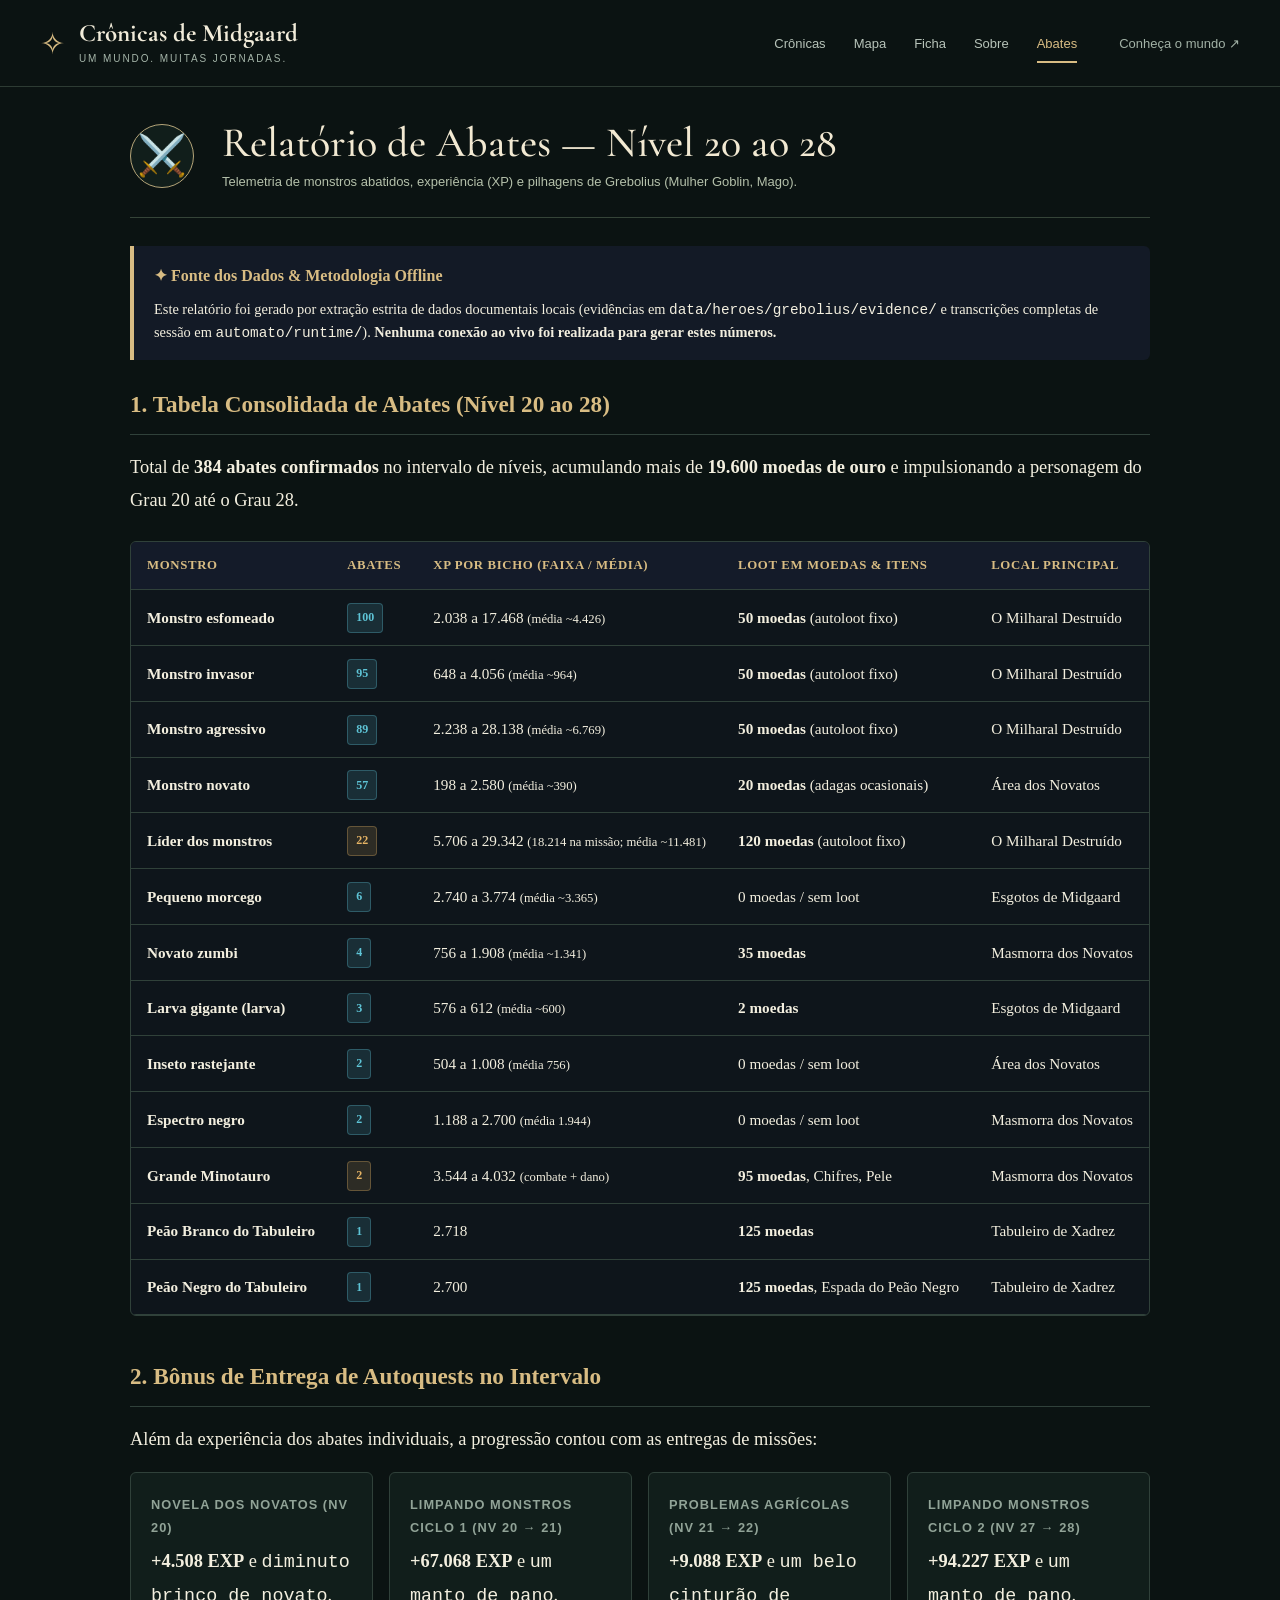
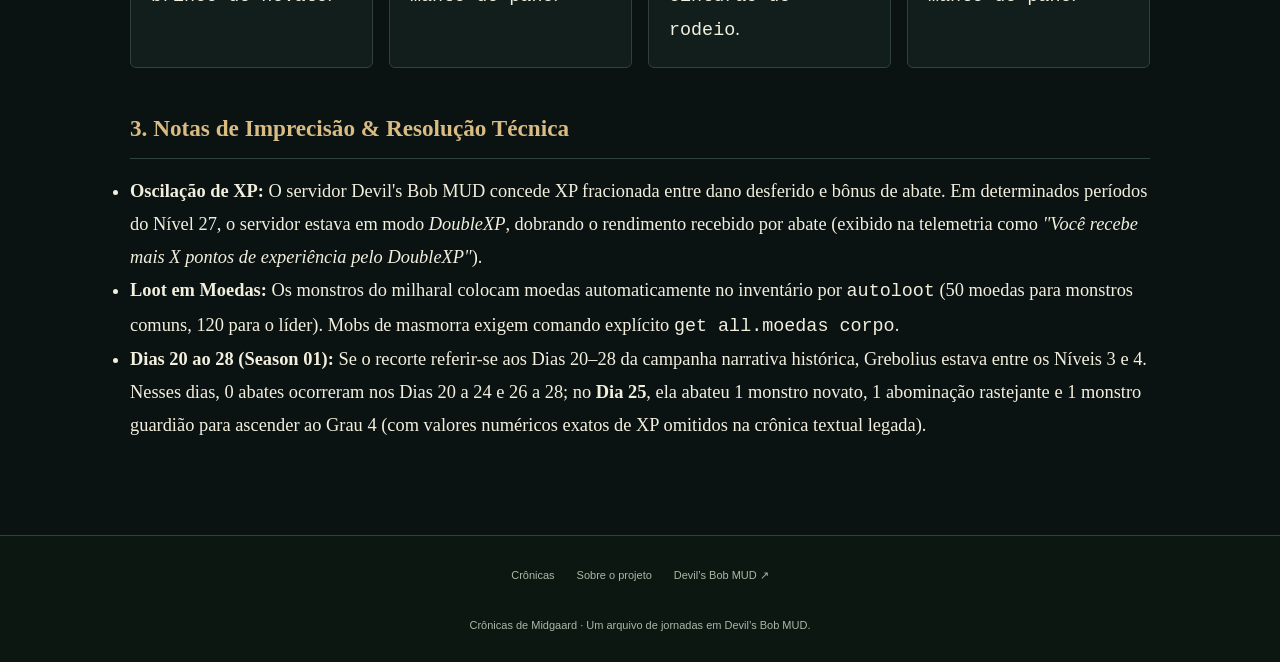
==== abates.html @ 877def1a "feat(site): adiciona aba temporaria com relatorio de abates do nivel 20 ao 28 [agente: Gemini 3.8 Fl" ====
<!DOCTYPE html>
<html lang="pt-BR">
<head>
  <meta charset="UTF-8">
  <meta name="viewport" content="width=device-width, initial-scale=1.0">
  <title>Abates (Nível 20 ao 28) — As Crônicas de Antigravitus</title>
  <meta name="description" content="Relatório documental de todos os monstros abatidos por Grebolius entre o Nível 20 e o Nível 28, com XP e loot.">
  
  <link rel="preconnect" href="https://fonts.googleapis.com">
  <link rel="preconnect" href="https://fonts.gstatic.com" crossorigin>
  <link href="https://fonts.googleapis.com/css2?family=Cormorant+Garamond:ital,wght@0,400;0,500;0,600;1,400&display=swap" rel="stylesheet">
  
  <link rel="stylesheet" href="css/style.css">
  <link rel="stylesheet" href="css/layout.css">
  <link rel="icon" href="data:image/svg+xml,<svg xmlns=%22http://www.w3.org/2000/svg%22 viewBox=%220 0 100 100%22><text y=%22.9em%22 font-size=%2290%22>⚔️</text></svg>">
  <style>
    .report-table-wrap {
      overflow-x: auto;
      margin: 1.5rem 0;
      border: 1px solid var(--border-color, #2a3449);
      border-radius: 6px;
      background: rgba(18, 23, 34, 0.6);
    }
    table.report-table {
      width: 100%;
      border-collapse: collapse;
      text-align: left;
      font-size: 0.95rem;
    }
    table.report-table th, table.report-table td {
      padding: 0.75rem 1rem;
      border-bottom: 1px solid var(--border-color, #2a3449);
    }
    table.report-table th {
      background: rgba(22, 28, 43, 0.9);
      color: var(--accent-gold, #e5b364);
      font-weight: 600;
      text-transform: uppercase;
      font-size: 0.8rem;
      letter-spacing: 0.05em;
    }
    table.report-table tr:hover {
      background: rgba(255, 255, 255, 0.02);
    }
    .badge {
      display: inline-block;
      padding: 0.2rem 0.5rem;
      border-radius: 4px;
      font-size: 0.75rem;
      font-weight: 600;
      text-transform: uppercase;
    }
    .badge-gold {
      background: rgba(229, 179, 100, 0.15);
      color: #e5b364;
      border: 1px solid rgba(229, 179, 100, 0.3);
    }
    .badge-cyan {
      background: rgba(94, 196, 214, 0.15);
      color: #5ec4d6;
      border: 1px solid rgba(94, 196, 214, 0.3);
    }
    .alert-box {
      background: rgba(22, 28, 43, 0.8);
      border-left: 4px solid var(--accent-gold, #e5b364);
      padding: 1rem 1.25rem;
      margin: 1.5rem 0;
      border-radius: 0 6px 6px 0;
    }
    .alert-box h4 {
      margin-top: 0;
      margin-bottom: 0.5rem;
      color: var(--accent-gold, #e5b364);
      font-size: 1rem;
    }
    .alert-box p {
      margin: 0;
      font-size: 0.9rem;
      line-height: 1.5;
    }
  </style>
</head>
<body class="chronicle-shell">

  <!-- Header -->
  <a class="skip-link" href="#main-content">Pular para o conteúdo</a>
  <header class="site-header">
    <div class="container nav-wrap">
      <a href="index.html" class="brand" aria-label="Crônicas de Midgaard — início">
        <span class="brand-rune" aria-hidden="true">✧</span>
        <div class="brand-text"><h1>Crônicas de Midgaard</h1><span>Um mundo. Muitas jornadas.</span></div>
      </a>
      <nav class="main-nav" aria-label="Navegação principal">
        <a href="index.html" id="link-cronicas">Crônicas</a>
        <a href="mapa.html" id="link-mapa">Mapa</a>
        <a href="ficha.html" id="link-ficha">Ficha</a>
        <a href="sobre.html" id="link-sobre">Sobre</a>
        <a href="abates.html" id="link-abates" class="active" aria-current="page">Abates</a>
        <a class="world-link" href="https://www.debomud.org" target="_blank" rel="noopener">Conheça o mundo ↗</a>
      </nav>
    </div>
  </header>

  <main class="container" id="main-content" style="padding-top: 2rem; padding-bottom: 3rem;">
    <article class="about-card">
      <div class="about-header">
        <div class="about-avatar" style="font-size: 2.5rem;">⚔️</div>
        <h2>Relatório de Abates — Nível 20 ao 28</h2>
        <p class="about-sub">Telemetria de monstros abatidos, experiência (XP) e pilhagens de Grebolius (Mulher Goblin, Mago).</p>
      </div>

      <div class="alert-box">
        <h4>✦ Fonte dos Dados & Metodologia Offline</h4>
        <p>
          Este relatório foi gerado por extração estrita de dados documentais locais (evidências em <code>data/heroes/grebolius/evidence/</code> e transcrições completas de sessão em <code>automato/runtime/</code>). <strong>Nenhuma conexão ao vivo foi realizada para gerar estes números.</strong>
        </p>
      </div>

      <!-- Seção 1: Tabela Consolidada -->
      <section class="about-section">
        <h3>1. Tabela Consolidada de Abates (Nível 20 ao 28)</h3>
        <p>
          Total de <strong>384 abates confirmados</strong> no intervalo de níveis, acumulando mais de <strong>19.600 moedas de ouro</strong> e impulsionando a personagem do Grau 20 até o Grau 28.
        </p>

        <div class="report-table-wrap">
          <table class="report-table">
            <thead>
              <tr>
                <th>Monstro</th>
                <th>Abates</th>
                <th>XP por Bicho (Faixa / Média)</th>
                <th>Loot em Moedas & Itens</th>
                <th>Local Principal</th>
              </tr>
            </thead>
            <tbody>
              <tr>
                <td><strong>Monstro esfomeado</strong></td>
                <td><span class="badge badge-cyan">100</span></td>
                <td>2.038 a 17.468 <small>(média ~4.426)</small></td>
                <td><strong>50 moedas</strong> (autoloot fixo)</td>
                <td>O Milharal Destruído</td>
              </tr>
              <tr>
                <td><strong>Monstro invasor</strong></td>
                <td><span class="badge badge-cyan">95</span></td>
                <td>648 a 4.056 <small>(média ~964)</small></td>
                <td><strong>50 moedas</strong> (autoloot fixo)</td>
                <td>O Milharal Destruído</td>
              </tr>
              <tr>
                <td><strong>Monstro agressivo</strong></td>
                <td><span class="badge badge-cyan">89</span></td>
                <td>2.238 a 28.138 <small>(média ~6.769)</small></td>
                <td><strong>50 moedas</strong> (autoloot fixo)</td>
                <td>O Milharal Destruído</td>
              </tr>
              <tr>
                <td><strong>Monstro novato</strong></td>
                <td><span class="badge badge-cyan">57</span></td>
                <td>198 a 2.580 <small>(média ~390)</small></td>
                <td><strong>20 moedas</strong> (adagas ocasionais)</td>
                <td>Área dos Novatos</td>
              </tr>
              <tr>
                <td><strong>Líder dos monstros</strong></td>
                <td><span class="badge badge-gold">22</span></td>
                <td>5.706 a 29.342 <small>(18.214 na missão; média ~11.481)</small></td>
                <td><strong>120 moedas</strong> (autoloot fixo)</td>
                <td>O Milharal Destruído</td>
              </tr>
              <tr>
                <td><strong>Pequeno morcego</strong></td>
                <td><span class="badge badge-cyan">6</span></td>
                <td>2.740 a 3.774 <small>(média ~3.365)</small></td>
                <td>0 moedas / sem loot</td>
                <td>Esgotos de Midgaard</td>
              </tr>
              <tr>
                <td><strong>Novato zumbi</strong></td>
                <td><span class="badge badge-cyan">4</span></td>
                <td>756 a 1.908 <small>(média ~1.341)</small></td>
                <td><strong>35 moedas</strong></td>
                <td>Masmorra dos Novatos</td>
              </tr>
              <tr>
                <td><strong>Larva gigante (larva)</strong></td>
                <td><span class="badge badge-cyan">3</span></td>
                <td>576 a 612 <small>(média ~600)</small></td>
                <td><strong>2 moedas</strong></td>
                <td>Esgotos de Midgaard</td>
              </tr>
              <tr>
                <td><strong>Inseto rastejante</strong></td>
                <td><span class="badge badge-cyan">2</span></td>
                <td>504 a 1.008 <small>(média 756)</small></td>
                <td>0 moedas / sem loot</td>
                <td>Área dos Novatos</td>
              </tr>
              <tr>
                <td><strong>Espectro negro</strong></td>
                <td><span class="badge badge-cyan">2</span></td>
                <td>1.188 a 2.700 <small>(média 1.944)</small></td>
                <td>0 moedas / sem loot</td>
                <td>Masmorra dos Novatos</td>
              </tr>
              <tr>
                <td><strong>Grande Minotauro</strong></td>
                <td><span class="badge badge-gold">2</span></td>
                <td>3.544 a 4.032 <small>(combate + dano)</small></td>
                <td><strong>95 moedas</strong>, Chifres, Pele</td>
                <td>Masmorra dos Novatos</td>
              </tr>
              <tr>
                <td><strong>Peão Branco do Tabuleiro</strong></td>
                <td><span class="badge badge-cyan">1</span></td>
                <td>2.718</td>
                <td><strong>125 moedas</strong></td>
                <td>Tabuleiro de Xadrez</td>
              </tr>
              <tr>
                <td><strong>Peão Negro do Tabuleiro</strong></td>
                <td><span class="badge badge-cyan">1</span></td>
                <td>2.700</td>
                <td><strong>125 moedas</strong>, Espada do Peão Negro</td>
                <td>Tabuleiro de Xadrez</td>
              </tr>
            </tbody>
          </table>
        </div>
      </section>

      <!-- Seção 2: Entregas de Missões -->
      <section class="about-section">
        <h3>2. Bônus de Entrega de Autoquests no Intervalo</h3>
        <p>Além da experiência dos abates individuais, a progressão contou com as entregas de missões:</p>
        <div style="display: grid; grid-template-columns: repeat(auto-fit, minmax(240px, 1fr)); gap: 1rem; margin: 1rem 0;">
          <div class="stat-box">
            <h4>Novela dos Novatos (Nv 20)</h4>
            <p><strong>+4.508 EXP</strong> e <code>diminuto brinco de novato</code>.</p>
          </div>
          <div class="stat-box">
            <h4>Limpando Monstros Ciclo 1 (Nv 20 → 21)</h4>
            <p><strong>+67.068 EXP</strong> e <code>um manto de pano</code>.</p>
          </div>
          <div class="stat-box">
            <h4>Problemas Agrícolas (Nv 21 → 22)</h4>
            <p><strong>+9.088 EXP</strong> e <code>um belo cinturão de rodeio</code>.</p>
          </div>
          <div class="stat-box">
            <h4>Limpando Monstros Ciclo 2 (Nv 27 → 28)</h4>
            <p><strong>+94.227 EXP</strong> e <code>um manto de pano</code>.</p>
          </div>
        </div>
      </section>

      <!-- Seção 3: Imprecisões e Notas Técnicas -->
      <section class="about-section">
        <h3>3. Notas de Imprecisão & Resolução Técnica</h3>
        <ul>
          <li><strong>Oscilação de XP:</strong> O servidor Devil's Bob MUD concede XP fracionada entre dano desferido e bônus de abate. Em determinados períodos do Nível 27, o servidor estava em modo <em>DoubleXP</em>, dobrando o rendimento recebido por abate (exibido na telemetria como <em>"Você recebe mais X pontos de experiência pelo DoubleXP"</em>).</li>
          <li><strong>Loot em Moedas:</strong> Os monstros do milharal colocam moedas automaticamente no inventário por <code>autoloot</code> (50 moedas para monstros comuns, 120 para o líder). Mobs de masmorra exigem comando explícito <code>get all.moedas corpo</code>.</li>
          <li><strong>Dias 20 ao 28 (Season 01):</strong> Se o recorte referir-se aos Dias 20–28 da campanha narrativa histórica, Grebolius estava entre os Níveis 3 e 4. Nesses dias, 0 abates ocorreram nos Dias 20 a 24 e 26 a 28; no <strong>Dia 25</strong>, ela abateu 1 monstro novato, 1 abominação rastejante e 1 monstro guardião para ascender ao Grau 4 (com valores numéricos exatos de XP omitidos na crônica textual legada).</li>
        </ul>
      </section>
    </article>
  </main>

  <footer class="site-footer">
    <div class="container footer-content">
      <div class="footer-links">
        <a href="index.html">Crônicas</a>
        <a href="sobre.html">Sobre o projeto</a>
        <a href="https://www.debomud.org" target="_blank" rel="noopener">Devil’s Bob MUD ↗</a>
      </div>
      <p class="footer-copy">Crônicas de Midgaard · Um arquivo de jornadas em Devil’s Bob MUD.</p>
    </div>
  </footer>

</body>
</html>
---- css/style.css ----
:root {
  --bg-primary: #0a0d14;
  --bg-secondary: #121722;
  --bg-card: #161c2b;
  --bg-card-hover: #1c2336;
  --border-color: #2a3449;
  --border-highlight: #d4a359;
  --text-primary: #ede8df;
  --text-secondary: #a9b3c4;
  --text-muted: #6b778d;
  --accent-gold: #e5b364;
  --accent-gold-glow: rgba(229, 179, 100, 0.25);
  --accent-cyan: #5ec4d6;
  --accent-crimson: #d9534f;
  --font-serif: "Cinzel", "Playfair Display", "Georgia", "Palatino Linotype", "Book Antiqua", serif;
  --font-body: "Cormorant Garamond", "Lora", "Georgia", serif;
  --font-sans: -apple-system, BlinkMacSystemFont, "Segoe UI", Roboto, "Helvetica Neue", Arial, sans-serif;
  --font-mono: "Fira Code", "Cascadia Code", "Courier New", monospace;
  --radius-sm: 6px;
  --radius-md: 12px;
  --radius-lg: 18px;
  --shadow-card: 0 8px 30px rgba(0, 0, 0, 0.45);
  --shadow-glow: 0 0 25px rgba(229, 179, 100, 0.15);
  --transition: all 0.25s cubic-bezier(0.16, 1, 0.3, 1);
}

* {
  box-sizing: border-box;
  margin: 0;
  padding: 0;
}

html {
  scroll-behavior: smooth;
}

body {
  background-color: var(--bg-primary);
  color: var(--text-primary);
  font-family: var(--font-body);
  font-size: 1.15rem;
  line-height: 1.8;
  min-height: 100vh;
  display: flex;
  flex-direction: column;
  background-image: 
    radial-gradient(circle at 50% 0%, rgba(229, 179, 100, 0.08) 0%, transparent 60%),
    radial-gradient(circle at 10% 30%, rgba(94, 196, 214, 0.04) 0%, transparent 40%),
    radial-gradient(circle at 90% 70%, rgba(229, 179, 100, 0.04) 0%, transparent 40%);
  background-attachment: fixed;
}

/* Container */
.container {
  width: 100%;
  max-width: 960px;
  margin: 0 auto;
  padding: 0 1.5rem;
}

/* Header & Nav */
header.site-header {
  border-bottom: 1px solid var(--border-color);
  background: rgba(10, 13, 20, 0.85);
  backdrop-filter: blur(12px);
  position: sticky;
  top: 0;
  z-index: 100;
  padding: 1rem 0;
}

.nav-wrap {
  display: flex;
  align-items: center;
  justify-content: space-between;
}

.brand {
  display: flex;
  align-items: center;
  gap: 0.75rem;
  text-decoration: none;
  color: var(--text-primary);
}

.brand-rune {
  font-size: 1.6rem;
  color: var(--accent-gold);
  filter: drop-shadow(0 0 8px var(--accent-gold-glow));
  transition: var(--transition);
}

.brand:hover .brand-rune {
  transform: rotate(15deg) scale(1.1);
}

.brand-text h1 {
  font-family: var(--font-serif);
  font-size: 1.25rem;
  letter-spacing: 0.08em;
  font-weight: 700;
  color: var(--accent-gold);
  text-transform: uppercase;
}

.brand-text span {
  display: block;
  font-family: var(--font-sans);
  font-size: 0.75rem;
  color: var(--text-muted);
  letter-spacing: 0.05em;
  text-transform: uppercase;
}

nav.main-nav {
  display: flex;
  gap: 1.5rem;
  align-items: center;
}

nav.main-nav a {
  font-family: var(--font-serif);
  font-size: 0.95rem;
  letter-spacing: 0.06em;
  text-decoration: none;
  color: var(--text-secondary);
  position: relative;
  transition: var(--transition);
  padding: 0.25rem 0;
}

nav.main-nav a:hover,
nav.main-nav a.active {
  color: var(--accent-gold);
}

nav.main-nav a.active::after {
  content: "";
  position: absolute;
  bottom: 0;
  left: 0;
  right: 0;
  height: 2px;
  background: var(--accent-gold);
}

/* Seletor de Heróis */
.hero-selector-wrap {
  display: inline-flex;
  align-items: center;
  gap: 0.5rem;
  background: rgba(18, 22, 30, 0.95);
  padding: 0.35rem 0.85rem;
  border-radius: 999px;
  border: 1px solid var(--border-color);
  box-shadow: 0 2px 8px rgba(0, 0, 0, 0.4);
  transition: var(--transition);
}

.hero-selector-wrap:hover {
  border-color: var(--accent-gold);
}

.hero-select-label {
  font-family: var(--font-serif);
  font-size: 0.75rem;
  color: var(--text-muted);
  text-transform: uppercase;
  letter-spacing: 0.05em;
}

.hero-select {
  background: transparent;
  border: none;
  color: var(--accent-gold);
  font-family: var(--font-serif);
  font-size: 0.95rem;
  font-weight: 700;
  cursor: pointer;
  outline: none;
  padding-right: 0.25rem;
}

.hero-select option {
  background: var(--bg-card);
  color: var(--text-primary);
  font-family: var(--font-sans);
  padding: 0.5rem;
}

.nav-badge {
  font-family: var(--font-mono);
  font-size: 0.75rem;
  background: var(--bg-card);
  border: 1px solid var(--border-color);
  padding: 0.2rem 0.6rem;
  border-radius: 99px;
  color: var(--accent-cyan);
}

/* Hero Section */
.hero {
  padding: 4rem 0 2.5rem;
  text-align: center;
  position: relative;
}

.hero-quote {
  font-family: var(--font-serif);
  font-size: 1.85rem;
  color: var(--text-primary);
  margin-bottom: 1rem;
  font-style: italic;
  font-weight: 400;
  line-height: 1.4;
  max-width: 800px;
  margin-left: auto;
  margin-right: auto;
}

.hero-subtitle {
  color: var(--text-secondary);
  font-size: 1.15rem;
  max-width: 650px;
  margin: 0 auto 2rem;
}

.hero-meta {
  display: flex;
  justify-content: center;
  gap: 1.5rem;
  flex-wrap: wrap;
}

.meta-pill {
  display: inline-flex;
  align-items: center;
  gap: 0.5rem;
  background: var(--bg-secondary);
  border: 1px solid var(--border-color);
  padding: 0.4rem 1rem;
  border-radius: var(--radius-sm);
  font-family: var(--font-sans);
  font-size: 0.85rem;
  color: var(--text-secondary);
}

.meta-pill .dot {
  width: 8px;
  height: 8px;
  border-radius: 50%;
  background: #3fb950;
  box-shadow: 0 0 8px #3fb950;
}

/* Card de Metadados e Ficha Rápida (Otimizado p/ Mobile) */
.hero-quick-stats {
  background: var(--bg-card);
  border: 1px solid var(--border-color);
  border-radius: var(--radius-md);
  padding: 1.25rem 1.5rem;
  margin: 1rem 0 1.75rem;
  box-shadow: 0 4px 20px rgba(0, 0, 0, 0.25);
  display: flex;
  flex-direction: column;
  gap: 0.85rem;
}

.quick-stats-header {
  display: flex;
  align-items: center;
  justify-content: space-between;
  flex-wrap: wrap;
  gap: 0.5rem;
  border-bottom: 1px solid var(--border-subtle);
  padding-bottom: 0.6rem;
}

.quick-stats-title {
  display: flex;
  align-items: center;
  gap: 0.6rem;
  font-family: var(--font-cinzel);
  font-size: 1.05rem;
  color: var(--accent-gold);
}

.quick-stats-link {
  font-family: var(--font-sans);
  font-size: 0.8rem;
  color: var(--accent-cyan);
  text-decoration: none;
  display: flex;
  align-items: center;
  gap: 0.3rem;
  transition: var(--transition);
}

.quick-stats-link:hover {
  color: var(--accent-gold);
}

.quick-stats-grid {
  display: grid;
  grid-template-columns: repeat(auto-fit, minmax(130px, 1fr));
  gap: 0.65rem;
}

.stat-pill {
  background: var(--bg-secondary);
  border: 1px solid var(--border-subtle);
  border-radius: var(--radius-sm);
  padding: 0.45rem 0.65rem;
  display: flex;
  flex-direction: column;
  gap: 0.15rem;
}

.stat-pill .pill-label {
  font-family: var(--font-mono);
  font-size: 0.7rem;
  color: var(--text-muted);
  text-transform: uppercase;
  letter-spacing: 0.05em;
}

.stat-pill .pill-value {
  font-family: var(--font-sans);
  font-size: 0.95rem;
  font-weight: 600;
  color: var(--text-primary);
}

.pill-hp .pill-value { color: #3fb950; }
.pill-mana .pill-value { color: #58a6ff; }
.pill-mv .pill-value { color: #d29922; }
.pill-ac .pill-value { color: var(--accent-gold); }

/* ============================================================
   NAVEGADOR OFICIAL: GRADE RPG COM CICLOS E DIAS
   Paginação de 10 em 10 + Navegador de Encerramento do Dia
   ============================================================ */

.grid-nav-container {
  background: var(--bg-secondary);
  border: 1px solid var(--border-color);
  border-radius: var(--radius-md);
  padding: 1.25rem 1.5rem;
  margin-bottom: 2.25rem;
  box-shadow: 0 6px 24px rgba(0, 0, 0, 0.4);
  display: flex;
  flex-direction: column;
  gap: 1.15rem;
  transition: var(--transition);
}

.grid-nav-header {
  display: flex;
  justify-content: space-between;
  align-items: center;
  gap: 1rem;
  flex-wrap: wrap;
  padding-bottom: 1rem;
  border-bottom: 1px solid var(--border-subtle);
}

.grid-nav-title-wrap {
  display: flex;
  align-items: center;
  gap: 0.75rem;
}

.grid-icon {
  font-size: 1.6rem;
}

.grid-title {
  font-family: var(--font-cinzel);
  font-size: 1.15rem;
  color: var(--accent-gold);
  margin: 0;
  line-height: 1.2;
}

.grid-subtitle {
  font-family: var(--font-mono);
  font-size: 0.78rem;
  color: var(--text-muted);
}

.grid-actions-group {
  display: flex;
  align-items: center;
  gap: 0.65rem;
  flex-wrap: wrap;
}

.nav-action-btn {
  background: var(--bg-card);
  border: 1px solid var(--border-color);
  color: var(--text-primary);
  padding: 0.4rem 0.9rem;
  border-radius: var(--radius-sm);
  font-family: var(--font-sans);
  font-size: 0.82rem;
  cursor: pointer;
  transition: var(--transition);
  display: inline-flex;
  align-items: center;
  gap: 0.45rem;
  white-space: nowrap;
}

.nav-action-btn:hover {
  border-color: var(--accent-gold);
  transform: translateY(-1px);
}

/* Botão de Ordenação */
.order-toggle-btn {
  color: var(--accent-cyan);
  border-color: rgba(94, 196, 214, 0.3);
}

.order-toggle-btn:hover {
  background: rgba(94, 196, 214, 0.1);
  border-color: var(--accent-cyan);
}

.order-toggle-btn .btn-icon {
  font-size: 1rem;
  font-weight: bold;
}

/* Destaque do Último Publicado (Beacon Pulsante) */
.latest-beacon-btn {
  background: linear-gradient(135deg, rgba(229, 179, 100, 0.18), rgba(229, 179, 100, 0.05));
  border: 1px solid var(--accent-gold);
  color: var(--accent-gold);
  font-weight: 600;
  position: relative;
  box-shadow: 0 0 12px rgba(229, 179, 100, 0.25);
}

.latest-beacon-btn:hover {
  background: rgba(229, 179, 100, 0.28);
  box-shadow: 0 0 16px rgba(229, 179, 100, 0.4);
}

.beacon-pulse {
  width: 8px;
  height: 8px;
  background-color: #3fb950;
  border-radius: 50%;
  box-shadow: 0 0 0 0 rgba(63, 185, 80, 0.7);
  animation: beacon-ping 1.8s infinite;
  display: inline-block;
}

@keyframes beacon-ping {
  0% { transform: scale(0.95); box-shadow: 0 0 0 0 rgba(63, 185, 80, 0.7); }
  70% { transform: scale(1); box-shadow: 0 0 0 8px rgba(63, 185, 80, 0); }
  100% { transform: scale(0.95); box-shadow: 0 0 0 0 rgba(63, 185, 80, 0); }
}

@keyframes pulse-mini {
  0%, 100% { opacity: 1; transform: scale(1); }
  50% { opacity: 0.85; transform: scale(1.05); }
}

/* Abas dos Ciclos (Páginas de 10) */
.grid-cycles-bar {
  display: flex;
  gap: 0.45rem;
  flex-wrap: wrap;
  align-items: center;
}

.cycle-page-btn {
  background: var(--bg-card);
  border: 1px solid var(--border-color);
  color: var(--text-secondary);
  padding: 0.35rem 0.85rem;
  border-radius: var(--radius-sm);
  font-family: var(--font-sans);
  font-size: 0.82rem;
  cursor: pointer;
  transition: var(--transition);
  display: inline-flex;
  align-items: center;
  gap: 0.35rem;
  white-space: nowrap;
}

.cycle-page-btn:hover {
  border-color: var(--accent-gold);
  color: var(--accent-gold);
}

.cycle-page-btn.active {
  background: rgba(229, 179, 100, 0.15);
  border-color: var(--accent-gold);
  color: var(--accent-gold);
  font-weight: 600;
  box-shadow: 0 0 12px rgba(229, 179, 100, 0.25);
}

.cycle-page-btn.has-latest {
  border-color: rgba(63, 185, 80, 0.5);
}

/* Grade dos 10 Dias do Ciclo Ativo */
.grid-days-matrix {
  display: grid;
  grid-template-columns: repeat(auto-fill, minmax(75px, 1fr));
  gap: 0.65rem;
  padding-top: 0.25rem;
}

.grid-day-cell {
  background: var(--bg-card);
  border: 1px solid var(--border-subtle);
  border-radius: var(--radius-sm);
  padding: 0.55rem 0.4rem;
  color: var(--text-secondary);
  display: flex;
  flex-direction: column;
  align-items: center;
  justify-content: center;
  gap: 0.2rem;
  cursor: pointer;
  transition: var(--transition);
  position: relative;
  min-height: 60px;
}

.grid-day-cell:hover {
  border-color: var(--accent-cyan);
  color: var(--text-primary);
  transform: translateY(-2px);
  box-shadow: 0 4px 12px rgba(0, 0, 0, 0.4);
}

.grid-day-cell.active {
  background: rgba(229, 179, 100, 0.12);
  border-color: var(--accent-gold);
  color: var(--accent-gold);
  font-weight: 700;
  box-shadow: 0 0 12px rgba(229, 179, 100, 0.35);
}

.cell-day-num {
  font-family: var(--font-mono);
  font-size: 0.95rem;
  font-weight: 700;
}

.cell-date-hint {
  font-size: 0.68rem;
  color: var(--text-muted);
  white-space: nowrap;
}

.grid-day-cell.is-latest {
  border-color: #3fb950;
  background: rgba(63, 185, 80, 0.12);
  box-shadow: 0 0 10px rgba(63, 185, 80, 0.3);
}

.grid-day-cell.is-latest .cell-latest-badge {
  position: absolute;
  top: -7px;
  right: -4px;
  background: #238636;
  color: #ffffff;
  font-size: 0.55rem;
  font-weight: 700;
  padding: 0.1rem 0.35rem;
  border-radius: 99px;
  letter-spacing: 0.04em;
}

/* ============================================================
   BLOCO RETRÁTIL: RESUMO DO CICLO COM ALERTA DE SPOILER
   ============================================================ */

.cycle-summary-section {
  margin: 1.5rem 0 2rem 0;
}

.cycle-spoiler-card {
  background: linear-gradient(145deg, rgba(22, 27, 39, 0.95), rgba(15, 19, 28, 0.98));
  border: 1px solid rgba(229, 179, 100, 0.28);
  border-radius: var(--radius-md);
  box-shadow: 0 8px 24px rgba(0, 0, 0, 0.45);
  overflow: hidden;
  transition: border-color 0.25s ease, box-shadow 0.25s ease;
}

.cycle-spoiler-card:hover {
  border-color: rgba(229, 179, 100, 0.5);
  box-shadow: 0 10px 28px rgba(0, 0, 0, 0.55), 0 0 15px rgba(229, 179, 100, 0.12);
}

.cycle-spoiler-details {
  width: 100%;
}

.cycle-spoiler-summary {
  list-style: none;
  cursor: pointer;
  user-select: none;
  display: flex;
  justify-content: space-between;
  align-items: center;
  gap: 1.25rem;
  padding: 1.1rem 1.4rem;
  background: rgba(240, 136, 62, 0.07);
  border-bottom: 1px solid transparent;
  transition: background 0.2s ease, border-color 0.2s ease;
}

.cycle-spoiler-summary::-webkit-details-marker {
  display: none;
}

.cycle-spoiler-summary:hover {
  background: rgba(240, 136, 62, 0.12);
}

.cycle-spoiler-details[open] .cycle-spoiler-summary {
  border-bottom-color: rgba(229, 179, 100, 0.2);
  background: rgba(240, 136, 62, 0.09);
}

.cycle-spoiler-header-left {
  display: flex;
  align-items: center;
  gap: 0.9rem;
}

.spoiler-shield-icon {
  font-size: 1.45rem;
  filter: drop-shadow(0 0 6px rgba(240, 136, 62, 0.45));
  flex-shrink: 0;
}

.spoiler-texts {
  display: flex;
  flex-direction: column;
  gap: 0.2rem;
}

.spoiler-tag {
  font-family: var(--font-mono);
  font-size: 0.76rem;
  font-weight: 700;
  letter-spacing: 0.07em;
  color: #f0883e;
  text-transform: uppercase;
}

.spoiler-prompt {
  font-size: 0.92rem;
  color: var(--text-secondary);
  line-height: 1.35;
}

.spoiler-action-badge {
  display: inline-flex;
  align-items: center;
  gap: 0.5rem;
  padding: 0.45rem 0.95rem;
  border-radius: var(--radius-sm);
  background: rgba(229, 179, 100, 0.12);
  border: 1px solid rgba(229, 179, 100, 0.35);
  color: var(--accent-gold);
  font-size: 0.82rem;
  font-weight: 600;
  font-family: var(--font-sans);
  white-space: nowrap;
  flex-shrink: 0;
  transition: all 0.2s ease;
}

.cycle-spoiler-summary:hover .spoiler-action-badge {
  background: rgba(229, 179, 100, 0.22);
  border-color: var(--accent-gold);
  transform: translateY(-1px);
  box-shadow: 0 4px 12px rgba(229, 179, 100, 0.2);
}

.spoiler-arrow {
  font-size: 0.85rem;
  transition: transform 0.2s ease;
}

.cycle-spoiler-content {
  padding: 1.5rem 1.6rem;
  animation: spoilerFadeIn 0.25s ease-out;
}

@keyframes spoilerFadeIn {
  from {
    opacity: 0;
    transform: translateY(-4px);
  }
  to {
    opacity: 1;
    transform: translateY(0);
  }
}

.cycle-spoiler-quote-banner {
  background: rgba(13, 17, 23, 0.6);
  border-left: 3px solid var(--accent-gold);
  border-radius: 0 var(--radius-sm) var(--radius-sm) 0;
  padding: 1.25rem 1.4rem;
}

.cycle-spoiler-badge {
  font-family: var(--font-mono);
  font-size: 0.78rem;
  font-weight: 600;
  color: var(--accent-gold);
  margin-bottom: 0.45rem;
  letter-spacing: 0.05em;
  text-transform: uppercase;
}

.cycle-spoiler-title {
  font-family: var(--font-serif);
  font-size: 1.3rem;
  color: var(--text-primary);
  margin: 0 0 0.85rem 0;
  font-weight: 700;
  line-height: 1.3;
}

.cycle-spoiler-text {
  font-family: var(--font-serif);
  font-size: 1.08rem;
  line-height: 1.85;
  color: #d1d5db;
  margin: 0;
  font-style: italic;
}

@media (max-width: 680px) {
  .cycle-spoiler-summary {
    padding: 0.9rem 1rem;
    flex-direction: column;
    align-items: flex-start;
  }
  .spoiler-action-badge {
    align-self: flex-start;
    margin-top: 0.35rem;
  }
  .cycle-spoiler-content {
    padding: 1.1rem 1rem;
  }
  .cycle-spoiler-text {
    font-size: 1rem;
    line-height: 1.7;
  }
}

/* ============================================================
   NAVEGADOR DE ENCERRAMENTO DO DIA (FIM DO POST)
   Facilita avançar para o próximo dia ao terminar a leitura
   ============================================================ */

.post-end-navigator {
  margin-top: 2rem;
  padding-top: 1.25rem;
  border-top: 1px solid var(--border-subtle);
  display: flex;
  justify-content: space-between;
  align-items: center;
  gap: 1rem;
  flex-wrap: wrap;
  background: rgba(18, 23, 34, 0.5);
  padding: 1.25rem 1.5rem;
  border-radius: var(--radius-sm);
  border: 1px dashed var(--border-color);
}

.end-nav-status {
  font-family: var(--font-cinzel);
  font-size: 0.82rem;
  color: var(--text-muted);
  text-transform: uppercase;
  letter-spacing: 0.05em;
  text-align: center;
  width: 100%;
  margin-bottom: 0.35rem;
}

.btn-end-step {
  background: var(--bg-card);
  border: 1px solid var(--border-color);
  color: var(--text-primary);
  padding: 0.65rem 1.15rem;
  border-radius: var(--radius-sm);
  font-family: var(--font-sans);
  font-size: 0.85rem;
  cursor: pointer;
  transition: var(--transition);
  display: inline-flex;
  align-items: center;
  gap: 0.6rem;
  text-decoration: none;
  flex: 1 1 200px;
}

.btn-end-step:hover {
  border-color: var(--accent-gold);
  transform: translateY(-2px);
  box-shadow: 0 4px 15px rgba(0, 0, 0, 0.4);
}

.btn-end-next {
  background: linear-gradient(135deg, rgba(229, 179, 100, 0.18), rgba(229, 179, 100, 0.06));
  border-color: var(--accent-gold);
  color: var(--accent-gold);
  font-weight: 600;
  justify-content: flex-end;
  text-align: right;
}

.btn-end-next:hover {
  background: rgba(229, 179, 100, 0.28);
  box-shadow: 0 0 15px rgba(229, 179, 100, 0.35);
}

.btn-end-prev {
  justify-content: flex-start;
  text-align: left;
}

.end-step-sub {
  display: block;
  font-size: 0.72rem;
  color: var(--text-muted);
  font-family: var(--font-mono);
  text-transform: uppercase;
}

.end-step-title {
  display: block;
  font-family: var(--font-serif);
  font-size: 0.92rem;
  white-space: nowrap;
  overflow: hidden;
  text-overflow: ellipsis;
  max-width: 280px;
}

.end-step-concluded {
  display: inline-flex;
  align-items: center;
  gap: 0.5rem;
  background: rgba(63, 185, 80, 0.15);
  border: 1px solid #3fb950;
  color: #3fb950;
  padding: 0.65rem 1.25rem;
  border-radius: var(--radius-sm);
  font-size: 0.85rem;
  font-weight: 600;
  justify-content: center;
  width: 100%;
}

/* ============================================================
   BARRA DE PAGINAÇÃO INFERIOR DO FEED (10 EM 10)
   ============================================================ */

.posts-pagination {
  display: flex;
  flex-direction: column;
  align-items: center;
  gap: 1rem;
  margin: 2.5rem 0 4rem;
  padding: 1.5rem;
  background: var(--bg-secondary);
  border: 1px solid var(--border-color);
  border-radius: var(--radius-md);
  box-shadow: var(--shadow-card);
}

.pagination-controls {
  display: flex;
  align-items: center;
  gap: 0.5rem;
  flex-wrap: wrap;
  justify-content: center;
}

.pagination-btn {
  background: var(--bg-card);
  border: 1px solid var(--border-color);
  color: var(--text-secondary);
  padding: 0.45rem 0.9rem;
  border-radius: var(--radius-sm);
  font-family: var(--font-sans);
  font-size: 0.85rem;
  cursor: pointer;
  transition: var(--transition);
  display: inline-flex;
  align-items: center;
  gap: 0.35rem;
}

.pagination-btn:hover:not(:disabled) {
  border-color: var(--accent-gold);
  color: var(--accent-gold);
}

.pagination-btn.active {
  background: var(--accent-gold);
  border-color: var(--accent-gold);
  color: #0b0d12;
  font-weight: 700;
  box-shadow: 0 0 10px rgba(229, 179, 100, 0.4);
}

.pagination-btn:disabled {
  opacity: 0.35;
  cursor: not-allowed;
}

.pagination-info-text {
  font-family: var(--font-mono);
  font-size: 0.78rem;
  color: var(--text-muted);
}

/* ============================================================
   BARRA FLUTUANTE DE LEITURA (FLOATING DOCK)
   ============================================================ */

.floating-reading-dock {
  position: fixed;
  bottom: 1.25rem;
  left: 50%;
  transform: translateX(-50%);
  background: rgba(14, 18, 26, 0.92);
  backdrop-filter: blur(12px);
  border: 1px solid var(--border-color);
  border-radius: 999px;
  padding: 0.4rem 0.6rem;
  display: flex;
  align-items: center;
  gap: 0.75rem;
  box-shadow: 0 8px 30px rgba(0, 0, 0, 0.6);
  z-index: 1000;
  transition: var(--transition);
}

.floating-reading-dock:hover {
  border-color: var(--accent-gold);
}

.dock-btn {
  background: var(--bg-card);
  border: 1px solid var(--border-subtle);
  color: var(--text-secondary);
  padding: 0.3rem 0.75rem;
  border-radius: 999px;
  font-family: var(--font-sans);
  font-size: 0.78rem;
  cursor: pointer;
  transition: var(--transition);
}

.dock-btn:hover:not(:disabled) {
  border-color: var(--accent-gold);
  color: var(--accent-gold);
}

.dock-btn.dock-btn-next {
  color: var(--accent-gold);
  font-weight: 600;
  border-color: rgba(229, 179, 100, 0.4);
}

.dock-btn.dock-btn-next:hover {
  background: var(--accent-gold);
  color: #0b0d12;
}

.dock-btn:disabled {
  opacity: 0.3;
  cursor: not-allowed;
}

.dock-indicator {
  font-family: var(--font-mono);
  font-size: 0.78rem;
  color: var(--accent-gold);
  white-space: nowrap;
  padding: 0 0.35rem;
}

/* Ribbon do Último Publicado dentro do Feed de Crônicas */
.post-card.post-card-latest {
  border-color: rgba(63, 185, 80, 0.4);
  box-shadow: 0 0 20px rgba(63, 185, 80, 0.15), var(--shadow-card);
  position: relative;
}

.latest-feed-ribbon {
  display: inline-flex;
  align-items: center;
  gap: 0.4rem;
  background: linear-gradient(90deg, #238636, #2ea043);
  color: #ffffff;
  padding: 0.25rem 0.85rem;
  border-radius: 99px;
  font-family: var(--font-sans);
  font-size: 0.75rem;
  font-weight: 700;
  letter-spacing: 0.05em;
  text-transform: uppercase;
  margin-bottom: 0.75rem;
  box-shadow: 0 2px 8px rgba(35, 134, 54, 0.4);
  animation: pulse-mini 2.5s infinite;
}

/* Animação de realce ao saltar para o post */
.highlight-target-pulse {
  outline: 3px solid var(--accent-gold) !important;
  box-shadow: 0 0 25px rgba(229, 179, 100, 0.5) !important;
  transition: outline 0.3s ease, box-shadow 0.3s ease;
}

/* Feed of Posts */
.posts-feed {
  display: flex;
  flex-direction: column;
  gap: 2.25rem;
  margin-bottom: 4rem;
}

.post-card {
  background: var(--bg-card);
  border: 1px solid var(--border-color);
  border-radius: var(--radius-md);
  padding: 2.25rem;
  box-shadow: var(--shadow-card);
  transition: var(--transition);
  position: relative;
  overflow: hidden;
}

.post-card::before {
  content: "";
  position: absolute;
  top: 0;
  left: 0;
  width: 4px;
  height: 100%;
  background: linear-gradient(to bottom, var(--accent-gold), transparent);
  opacity: 0.5;
  transition: var(--transition);
}

.post-card:hover {
  transform: translateY(-3px);
  border-color: var(--border-highlight);
  box-shadow: var(--shadow-card), var(--shadow-glow);
}

.post-card:hover::before {
  opacity: 1;
  width: 6px;
}

.post-header {
  display: flex;
  justify-content: space-between;
  align-items: flex-start;
  margin-bottom: 0.75rem;
  gap: 1rem;
  flex-wrap: wrap;
}

.post-day-badge {
  font-family: var(--font-serif);
  font-size: 0.85rem;
  color: var(--accent-gold);
  background: rgba(229, 179, 100, 0.1);
  border: 1px solid rgba(229, 179, 100, 0.25);
  padding: 0.2rem 0.75rem;
  border-radius: var(--radius-sm);
  letter-spacing: 0.08em;
  text-transform: uppercase;
  font-weight: 700;
}

.post-dates {
  font-family: var(--font-mono);
  font-size: 0.8rem;
  color: var(--text-muted);
}

.post-title {
  font-family: var(--font-serif);
  font-size: 1.7rem;
  line-height: 1.35;
  color: var(--text-primary);
  margin-bottom: 0.5rem;
}

.post-location {
  font-family: var(--font-sans);
  font-size: 0.85rem;
  color: var(--accent-cyan);
  margin-bottom: 1.25rem;
  display: flex;
  align-items: center;
  gap: 0.4rem;
}

.post-body p {
  margin-bottom: 1.15rem;
  color: var(--text-primary);
  text-align: justify;
}

.post-body p:last-child {
  margin-bottom: 0;
}

.post-tags {
  margin-top: 1.5rem;
  padding-top: 1.25rem;
  border-top: 1px solid rgba(42, 52, 73, 0.6);
  display: flex;
  gap: 0.5rem;
  flex-wrap: wrap;
  align-items: center;
}

.post-tags span.label {
  font-family: var(--font-sans);
  font-size: 0.75rem;
  color: var(--text-muted);
  text-transform: uppercase;
  letter-spacing: 0.05em;
  margin-right: 0.25rem;
}

.tag-pill {
  font-family: var(--font-sans);
  font-size: 0.8rem;
  background: var(--bg-secondary);
  border: 1px solid var(--border-color);
  color: var(--text-secondary);
  padding: 0.15rem 0.6rem;
  border-radius: var(--radius-sm);
}

/* Post Signature */
.post-signature {
  margin-top: 1.25rem;
  font-family: var(--font-serif);
  font-style: italic;
  font-size: 1rem;
  color: var(--accent-gold);
  text-align: right;
}

/* About Page Styles */
.about-card {
  background: var(--bg-card);
  border: 1px solid var(--border-color);
  border-radius: var(--radius-md);
  padding: 3rem;
  margin: 3rem 0;
  box-shadow: var(--shadow-card);
}

.about-header {
  text-align: center;
  margin-bottom: 2.5rem;
}

.about-avatar {
  width: 90px;
  height: 90px;
  margin: 0 auto 1.5rem;
  border-radius: 50%;
  border: 2px solid var(--accent-gold);
  background: var(--bg-secondary);
  display: flex;
  align-items: center;
  justify-content: center;
  font-size: 2.5rem;
  box-shadow: var(--shadow-glow);
}

.about-header h2 {
  font-family: var(--font-serif);
  font-size: 2.2rem;
  color: var(--accent-gold);
  margin-bottom: 0.5rem;
}

.about-header p {
  color: var(--text-secondary);
  font-size: 1.15rem;
}

.about-section {
  margin-bottom: 2.5rem;
}

.about-section h3 {
  font-family: var(--font-serif);
  font-size: 1.45rem;
  color: var(--accent-gold);
  margin-bottom: 1rem;
  padding-bottom: 0.5rem;
  border-bottom: 1px solid var(--border-color);
  display: flex;
  align-items: center;
  gap: 0.6rem;
}

.about-section p {
  margin-bottom: 1rem;
  color: var(--text-primary);
  text-align: justify;
}

.about-grid {
  display: grid;
  grid-template-columns: repeat(auto-fit, minmax(240px, 1fr));
  gap: 1.25rem;
  margin: 1.5rem 0;
}

.stat-box {
  background: var(--bg-secondary);
  border: 1px solid var(--border-color);
  border-radius: var(--radius-sm);
  padding: 1.25rem;
}

.stat-box h4 {
  font-family: var(--font-sans);
  font-size: 0.8rem;
  text-transform: uppercase;
  color: var(--text-muted);
  letter-spacing: 0.08em;
  margin-bottom: 0.35rem;
}

.stat-box p {
  font-family: var(--font-serif);
  font-size: 1.15rem;
  color: var(--text-primary);
  margin: 0;
  text-align: left;
}

/* Footer */
footer.site-footer {
  margin-top: auto;
  border-top: 1px solid var(--border-color);
  background: var(--bg-secondary);
  padding: 2.5rem 0;
  text-align: center;
}

.footer-content {
  display: flex;
  flex-direction: column;
  gap: 1rem;
  align-items: center;
}

.footer-rune {
  font-size: 1.5rem;
  color: var(--accent-gold);
}

.footer-links {
  display: flex;
  gap: 1.5rem;
}

.footer-links a {
  color: var(--text-secondary);
  text-decoration: none;
  font-family: var(--font-sans);
  font-size: 0.9rem;
  transition: var(--transition);
}

.footer-links a:hover {
  color: var(--accent-gold);
}

.footer-copy {
  font-family: var(--font-sans);
  font-size: 0.85rem;
  color: var(--text-muted);
}

/* Responsive Mobile */
@media (max-width: 768px) {
  .container {
    padding: 0 0.85rem;
  }
  .site-header {
    padding: 0.6rem 0;
  }
  .nav-wrap {
    flex-direction: column;
    gap: 0.75rem;
    align-items: stretch;
  }
  .main-nav {
    display: flex;
    flex-wrap: wrap;
    justify-content: space-between;
    gap: 0.5rem;
    font-size: 0.85rem;
  }
  .hero-selector-wrap {
    width: 100%;
    justify-content: space-between;
    margin-bottom: 0.25rem;
  }
  .hero-select {
    width: 75%;
  }
  .hero {
    padding: 2rem 0 1.25rem;
  }
  .hero-quote {
    font-size: 1.38rem;
    line-height: 1.45;
  }
  .hero-subtitle {
    font-size: 1.05rem;
    line-height: 1.6;
    margin-bottom: 1.2rem;
  }
  .hero-meta {
    gap: 0.5rem;
  }
  .meta-pill {
    font-size: 0.88rem;
    padding: 0.4rem 0.75rem;
  }

  /* Card de Metadados Mobile */
  .hero-quick-stats {
    padding: 1rem 1.15rem;
    margin: 0.75rem 0 1.5rem;
  }
  .quick-stats-title {
    font-size: 1.1rem;
  }
  .quick-stats-grid {
    grid-template-columns: repeat(2, 1fr);
    gap: 0.55rem;
  }
  .stat-pill {
    padding: 0.5rem 0.65rem;
  }
  .stat-pill .pill-value {
    font-size: 1.02rem;
    font-weight: 700;
  }
  .stat-pill .pill-label {
    font-size: 0.82rem;
  }

  /* Navegador de Ciclos Mobile */
  .reading-nav-panel {
    padding: 1rem;
    gap: 0.75rem;
    margin-bottom: 1.75rem;
  }
  .cycles-header, .days-nav-wrapper {
    flex-direction: column;
    align-items: flex-start;
    gap: 0.5rem;
  }
  .cycles-tabs {
    width: 100%;
    overflow-x: auto;
    flex-wrap: nowrap;
    padding-bottom: 0.35rem;
    -webkit-overflow-scrolling: touch;
  }
  .cycle-tab-btn {
    font-size: 0.92rem;
    padding: 0.45rem 0.85rem;
    flex-shrink: 0;
  }
  .days-selector-bar {
    width: 100%;
    overflow-x: auto;
    padding-bottom: 0.35rem;
  }
  .day-btn {
    font-size: 0.88rem;
    padding: 0.4rem 0.75rem;
  }

  /* Cards de Posts no Mobile */
  .posts-feed {
    gap: 1.75rem;
    margin-bottom: 3rem;
  }
  .post-card {
    padding: 1.35rem;
    border-radius: var(--radius-sm);
  }
  .post-title {
    font-size: 1.55rem;
    line-height: 1.35;
    margin-bottom: 0.5rem;
  }
  .post-day-badge {
    font-size: 0.88rem;
    font-weight: 600;
    padding: 0.3rem 0.7rem;
  }
  .post-dates {
    font-size: 0.88rem;
  }
  .post-body p {
    font-size: 1.18rem;
    text-align: left;
    line-height: 1.82;
    margin-bottom: 1.15rem;
  }
  .post-tags {
    margin-top: 1.2rem;
    padding-top: 0.85rem;
    gap: 0.45rem;
  }
  .tag-pill {
    font-size: 0.82rem;
    padding: 0.2rem 0.55rem;
  }
  .about-card {
    padding: 1.35rem 1.1rem;
  }
  .about-header h2 {
    font-size: 1.8rem;
  }
  .about-header p {
    font-size: 1.1rem;
  }
  .about-section p, .about-section li, #ficha-container p, #ficha-container li {
    font-size: 1.15rem;
    line-height: 1.82;
  }
  .about-section h3 {
    font-size: 1.4rem;
  }
  .about-section h4 {
    font-size: 1.22rem;
  }
  #ficha-container code {
    font-size: 1.05rem;
  }
  .stats-table {
    font-size: 1.02rem;
  }
  .stats-table th {
    font-size: 0.95rem;
    padding: 0.75rem 0.85rem;
  }
  .stats-table td {
    font-size: 1.02rem;
    padding: 0.75rem 0.85rem;
  }
}

/* Ficha Viva & Stats Table */
.table-responsive {
  width: 100%;
  overflow-x: auto;
  margin: 1.25rem 0;
  border-radius: var(--radius-sm);
  border: 1px solid var(--border-color);
}

.stats-table {
  width: 100%;
  border-collapse: collapse;
  font-family: var(--font-sans);
  font-size: 0.95rem;
  text-align: left;
  background: var(--bg-card);
}

.stats-table th {
  background: var(--bg-secondary);
  color: var(--accent-gold);
  padding: 0.75rem 1rem;
  font-family: var(--font-cinzel);
  font-weight: 600;
  border-bottom: 2px solid var(--border-color);
  letter-spacing: 0.05em;
}

.stats-table td {
  padding: 0.65rem 1rem;
  border-bottom: 1px solid var(--border-subtle);
  color: var(--text-primary);
}

.stats-table tr:hover td {
  background: rgba(255, 255, 255, 0.02);
}

.content-divider {
  border: 0;
  height: 1px;
  background: var(--border-subtle);
  margin: 1.75rem 0;
}

/* Ficha Typography */
.ficha-p {
  margin-bottom: 0.95rem;
  line-height: 1.82;
  font-size: 1.15rem;
  color: var(--text-primary);
}

.ficha-ul {
  margin-left: 1.5rem;
  margin-bottom: 1.25rem;
  line-height: 1.82;
}

.ficha-li {
  margin-bottom: 0.45rem;
  font-size: 1.15rem;
  color: var(--text-primary);
}

/* ============================================================
   NARRAÇÃO EM ÁUDIO / CAPÍTULO NARRADO (TTS)
   ============================================================ */
.post-narration-bar {
  margin: 1rem 0 1.5rem 0;
  padding: 0.6rem 1rem;
  background: rgba(18, 23, 34, 0.85);
  border: 1px solid var(--border-color);
  border-left: 3px solid var(--accent-gold);
  border-radius: var(--radius-sm);
  display: flex;
  align-items: center;
  gap: 1rem;
  box-shadow: inset 0 1px 3px rgba(0, 0, 0, 0.4);
}

.narration-badge {
  display: inline-flex;
  align-items: center;
  gap: 0.4rem;
  font-family: var(--font-serif);
  font-size: 0.85rem;
  font-weight: 600;
  color: var(--accent-gold);
  letter-spacing: 0.05em;
  text-transform: uppercase;
  white-space: nowrap;
}

.post-narration-bar audio {
  flex: 1;
  height: 36px;
  filter: invert(0.9) hue-rotate(180deg) brightness(0.95);
  outline: none;
}

@media (max-width: 600px) {
  .post-narration-bar {
    flex-direction: column;
    align-items: flex-start;
    gap: 0.5rem;
  }
  .post-narration-bar audio {
    width: 100%;
  }
}

/* ============================================================
   MAPA INTERATIVO DO AVENTUREIRO (POR HERÓI)
   ============================================================ */
.map-page-card {
  background: var(--bg-card);
  border: 1px solid var(--border-color);
  border-radius: var(--radius-md);
  padding: 1.75rem;
  margin-bottom: 2.5rem;
  box-shadow: var(--shadow-card);
  position: relative;
  overflow: hidden;
}

.map-page-card::before {
  content: "";
  position: absolute;
  top: 0;
  left: 0;
  right: 0;
  height: 3px;
  background: linear-gradient(90deg, transparent, var(--accent-gold), transparent);
}

.map-header-top {
  display: flex;
  justify-content: space-between;
  align-items: flex-start;
  flex-wrap: wrap;
  gap: 1rem;
  margin-bottom: 1.25rem;
  border-bottom: 1px solid var(--border-color);
  padding-bottom: 1rem;
}

.map-title-wrap h2 {
  font-family: var(--font-serif);
  font-size: 1.8rem;
  color: var(--accent-gold);
  display: flex;
  align-items: center;
  gap: 0.6rem;
}

.map-title-wrap p {
  color: var(--text-secondary);
  font-size: 1rem;
  margin-top: 0.2rem;
}

.map-cycle-tag {
  background: rgba(229, 179, 100, 0.12);
  border: 1px solid var(--border-highlight);
  color: var(--accent-gold);
  padding: 0.35rem 0.75rem;
  border-radius: 20px;
  font-family: var(--font-mono);
  font-size: 0.85rem;
  display: inline-flex;
  align-items: center;
  gap: 0.4rem;
}

/* Stats Ribbon */
.map-stats-ribbon {
  display: grid;
  grid-template-columns: repeat(auto-fit, minmax(140px, 1fr));
  gap: 0.75rem;
  margin-bottom: 1.25rem;
}

.map-stat-card {
  background: var(--bg-secondary);
  border: 1px solid var(--border-color);
  border-radius: var(--radius-sm);
  padding: 0.75rem 1rem;
  text-align: center;
}

.map-stat-card .stat-val {
  font-family: var(--font-serif);
  font-size: 1.4rem;
  font-weight: 700;
  color: var(--accent-gold);
  line-height: 1.1;
}

.map-stat-card .stat-lbl {
  font-family: var(--font-sans);
  font-size: 0.78rem;
  color: var(--text-muted);
  text-transform: uppercase;
  letter-spacing: 0.05em;
  margin-top: 0.25rem;
}

/* Camadas / Andares Bar */
.map-layers-bar {
  display: flex;
  align-items: center;
  flex-wrap: wrap;
  gap: 0.85rem;
  background: var(--bg-secondary);
  border: 1px solid var(--border-color);
  border-radius: var(--radius-sm);
  padding: 0.65rem 1rem;
  margin-bottom: 0.85rem;
}

.layers-label {
  font-family: var(--font-serif);
  font-size: 0.85rem;
  color: var(--accent-gold);
  font-weight: 700;
  letter-spacing: 0.05em;
  text-transform: uppercase;
}

.layers-tabs-wrap {
  display: flex;
  flex-wrap: wrap;
  gap: 0.5rem;
}

.layer-tab-btn {
  background: var(--bg-card);
  border: 1px solid var(--border-color);
  color: var(--text-secondary);
  padding: 0.4rem 0.85rem;
  border-radius: 20px;
  font-family: var(--font-sans);
  font-size: 0.85rem;
  cursor: pointer;
  display: inline-flex;
  align-items: center;
  gap: 0.45rem;
  transition: var(--transition);
}

.layer-tab-btn:hover {
  background: var(--bg-card-hover);
  color: var(--accent-gold);
  border-color: var(--border-highlight);
}

.layer-tab-btn.active {
  background: rgba(229, 179, 100, 0.18);
  color: var(--accent-gold);
  border-color: var(--accent-gold);
  box-shadow: 0 0 10px rgba(229, 179, 100, 0.25);
  font-weight: 600;
}

.layer-room-count {
  font-family: var(--font-mono);
  font-size: 0.75rem;
  background: rgba(0, 0, 0, 0.35);
  padding: 0.1rem 0.4rem;
  border-radius: 10px;
  color: var(--text-muted);
}

.layer-tab-btn.active .layer-room-count {
  color: var(--accent-gold);
  background: rgba(229, 179, 100, 0.15);
}

/* Controls Toolbar */
.map-toolbar {
  display: flex;
  flex-wrap: wrap;
  align-items: center;
  justify-content: space-between;
  gap: 0.75rem;
  background: var(--bg-secondary);
  border: 1px solid var(--border-color);
  border-radius: var(--radius-sm);
  padding: 0.75rem 1rem;
  margin-bottom: 1.25rem;
}

.map-toolbar-group {
  display: flex;
  align-items: center;
  flex-wrap: wrap;
  gap: 0.5rem;
}

.map-search-box {
  position: relative;
  min-width: 200px;
}

.map-search-input {
  width: 100%;
  background: var(--bg-primary);
  border: 1px solid var(--border-color);
  border-radius: var(--radius-sm);
  padding: 0.45rem 0.75rem 0.45rem 2rem;
  color: var(--text-primary);
  font-family: var(--font-sans);
  font-size: 0.9rem;
}

.map-search-input:focus {
  outline: none;
  border-color: var(--accent-gold);
}

.map-search-icon {
  position: absolute;
  left: 0.6rem;
  top: 50%;
  transform: translateY(-50%);
  color: var(--text-muted);
  font-size: 0.85rem;
  pointer-events: none;
}

.map-select-filter {
  background: var(--bg-primary);
  border: 1px solid var(--border-color);
  border-radius: var(--radius-sm);
  padding: 0.45rem 0.65rem;
  color: var(--text-primary);
  font-family: var(--font-sans);
  font-size: 0.85rem;
  cursor: pointer;
}

.map-select-filter:focus {
  outline: none;
  border-color: var(--accent-gold);
}

.map-btn-tool {
  background: var(--bg-card);
  border: 1px solid var(--border-color);
  color: var(--text-secondary);
  padding: 0.45rem 0.75rem;
  border-radius: var(--radius-sm);
  font-family: var(--font-sans);
  font-size: 0.85rem;
  cursor: pointer;
  display: inline-flex;
  align-items: center;
  gap: 0.35rem;
  transition: var(--transition);
}

.map-btn-tool:hover {
  background: var(--bg-card-hover);
  color: var(--accent-gold);
  border-color: var(--border-highlight);
}

.map-btn-tool.active {
  background: rgba(229, 179, 100, 0.15);
  color: var(--accent-gold);
  border-color: var(--accent-gold);
}

/* Viewport SVG */
.map-canvas-wrap {
  position: relative;
  width: 100%;
  height: 620px;
  background: #07090e;
  border: 1px solid var(--border-color);
  border-radius: var(--radius-md);
  overflow: hidden;
  box-shadow: inset 0 0 40px rgba(0, 0, 0, 0.8);
  user-select: none;
}

.map-canvas-wrap.is-dragging {
  cursor: grabbing !important;
}

.map-canvas-wrap svg {
  width: 100%;
  height: 100%;
  cursor: grab;
}

/* Map Elements in SVG */
.map-edge-line {
  stroke: rgba(212, 163, 89, 0.22);
  stroke-width: 2.2;
  stroke-linecap: round;
  transition: stroke 0.2s ease;
}

.map-edge-line.highlight {
  stroke: var(--accent-gold);
  stroke-width: 3.5;
  filter: drop-shadow(0 0 6px var(--accent-gold));
}

.map-room-node {
  cursor: pointer;
  transition: transform 0.2s ease, filter 0.2s ease;
}

.map-room-node:hover {
  filter: drop-shadow(0 0 10px rgba(229, 179, 100, 0.6));
}

.map-node-bg {
  fill: #121722;
  stroke-width: 2;
  transition: fill 0.2s ease, stroke 0.2s ease;
}

.map-node-bg.risk-safe {
  stroke: #4ade80;
}

.map-node-bg.risk-low {
  stroke: #5ec4d6;
}

.map-node-bg.risk-medium {
  stroke: #fbbf24;
}

.map-node-bg.risk-danger {
  stroke: #f87171;
}

.map-node-bg.risk-fatal {
  stroke: #ef4444;
  fill: #220808;
}

.map-node-bg.is-sanctuary {
  stroke: #e5b364;
  stroke-width: 3;
}

.map-node-bg.is-camp {
  stroke: #a78bfa;
  stroke-dasharray: 4 3;
}

.map-node-bg.is-current-location {
  stroke: #5ec4d6;
  stroke-width: 4;
}

.sanctuary-pulse-ring.current-location-ring { stroke: #5ec4d6; }
.legend-dot.current-location { background: #5ec4d6; }
.legend-dot.camp { background: #a78bfa; }
.map-edge-line.is-one-way { stroke: #e5b364; stroke-dasharray: 7 4; }
.map-room-role { color: var(--accent-cyan); font-size: 0.8rem; }
.exit-pending { display: block; width: 100%; color: var(--text-muted); font-size: 0.85rem; padding: 0.5rem 0; }

.load-status {
  margin: 1.25rem 0;
  padding: 1rem;
  border-left: 3px solid var(--accent-gold);
  color: var(--text-primary);
  background: var(--bg-card, #121722);
}

.document-status {
  color: var(--text-muted);
  font-family: var(--font-sans);
  font-size: 0.8rem;
  line-height: 1.5;
}

.hero-quick-stats > .document-status { margin: 1rem 0 0; }
.load-status[hidden] { display: none; }
.audio-error { font-size: 0.85rem; color: var(--text-muted); }

.map-label-bg {
  fill: rgba(10, 13, 20, 0.92);
  stroke: rgba(42, 52, 73, 0.7);
  stroke-width: 1px;
}

.map-node-label {
  fill: var(--text-primary);
  font-family: var(--font-sans);
  font-size: 10.5px;
  font-weight: 600;
  text-anchor: middle;
  pointer-events: none;
  letter-spacing: 0.02em;
}

.map-node-icon {
  font-size: 18px;
  text-anchor: middle;
  dominant-baseline: central;
  pointer-events: none;
}

.map-portal-badge {
  cursor: pointer;
  filter: drop-shadow(0 0 6px rgba(94, 196, 214, 0.5));
  transition: transform 0.2s ease;
}

.map-portal-badge:hover {
  transform: scale(1.15);
}

/* Pulsing Sanctuary Ring */
@keyframes sanctuaryPulse {
  0% { r: 24; opacity: 0.8; stroke-width: 2; }
  50% { r: 36; opacity: 0.1; stroke-width: 4; }
  100% { r: 24; opacity: 0.8; stroke-width: 2; }
}

.sanctuary-pulse-ring {
  fill: none;
  stroke: var(--accent-gold);
  animation: sanctuaryPulse 2.4s infinite ease-in-out;
  pointer-events: none;
}

/* Floating Zoom / Pan Controls */
.map-floating-controls {
  position: absolute;
  right: 1rem;
  top: 1rem;
  display: flex;
  flex-direction: column;
  gap: 0.4rem;
  z-index: 10;
}

.map-ctrl-btn {
  width: 36px;
  height: 36px;
  background: rgba(18, 23, 34, 0.9);
  border: 1px solid var(--border-color);
  color: var(--text-primary);
  border-radius: var(--radius-sm);
  display: flex;
  align-items: center;
  justify-content: center;
  font-size: 1.1rem;
  cursor: pointer;
  backdrop-filter: blur(8px);
  box-shadow: 0 4px 12px rgba(0, 0, 0, 0.5);
  transition: var(--transition);
}

.map-ctrl-btn:hover {
  background: var(--bg-card-hover);
  color: var(--accent-gold);
  border-color: var(--accent-gold);
}

/* Legend Box */
.map-legend-box {
  position: absolute;
  left: 1rem;
  bottom: 1rem;
  background: rgba(10, 13, 20, 0.92);
  border: 1px solid var(--border-color);
  border-radius: var(--radius-sm);
  padding: 0.6rem 0.85rem;
  display: flex;
  flex-wrap: wrap;
  gap: 0.8rem;
  font-family: var(--font-sans);
  font-size: 0.78rem;
  color: var(--text-secondary);
  backdrop-filter: blur(8px);
  box-shadow: 0 4px 16px rgba(0, 0, 0, 0.6);
  z-index: 10;
}

.legend-item {
  display: inline-flex;
  align-items: center;
  gap: 0.35rem;
}

.legend-dot {
  width: 10px;
  height: 10px;
  border-radius: 50%;
  display: inline-block;
}

.legend-dot.safe { background: #4ade80; }
.legend-dot.low { background: #5ec4d6; }
.legend-dot.medium { background: #fbbf24; }
.legend-dot.danger { background: #f87171; }
.legend-dot.sanctuary { background: #e5b364; box-shadow: 0 0 6px #e5b364; }

/* Room Details Drawer / Inspector Card */
.map-room-inspector {
  margin-top: 1.25rem;
  background: var(--bg-secondary);
  border: 1px solid var(--border-highlight);
  border-radius: var(--radius-md);
  padding: 1.25rem 1.5rem;
  box-shadow: 0 6px 24px rgba(0, 0, 0, 0.5);
  display: none;
  animation: fadeIn 0.25s ease;
}

.map-room-inspector.active {
  display: block;
}

.inspector-header {
  display: flex;
  justify-content: space-between;
  align-items: flex-start;
  gap: 1rem;
  border-bottom: 1px solid var(--border-color);
  padding-bottom: 0.75rem;
  margin-bottom: 0.85rem;
}

.inspector-title-row {
  display: flex;
  align-items: center;
  gap: 0.6rem;
}

.inspector-title-row h3 {
  font-family: var(--font-serif);
  font-size: 1.35rem;
  color: var(--accent-gold);
}

.inspector-badge {
  font-family: var(--font-mono);
  font-size: 0.75rem;
  padding: 0.2rem 0.5rem;
  border-radius: 4px;
  text-transform: uppercase;
  font-weight: 600;
}

.inspector-badge.safe { background: rgba(74, 222, 128, 0.15); color: #4ade80; border: 1px solid #4ade80; }
.inspector-badge.low { background: rgba(94, 196, 214, 0.15); color: #5ec4d6; border: 1px solid #5ec4d6; }
.inspector-badge.medium { background: rgba(251, 191, 36, 0.15); color: #fbbf24; border: 1px solid #fbbf24; }
.inspector-badge.danger { background: rgba(248, 113, 113, 0.15); color: #f87171; border: 1px solid #f87171; }
.inspector-badge.fatal { background: rgba(239, 68, 68, 0.2); color: #ef4444; border: 1px solid #ef4444; }

.inspector-close-btn {
  background: none;
  border: none;
  color: var(--text-muted);
  font-size: 1.3rem;
  cursor: pointer;
  line-height: 1;
}

.inspector-close-btn:hover {
  color: var(--accent-gold);
}

.inspector-body-grid {
  display: grid;
  grid-template-columns: 1fr 1fr;
  gap: 1.25rem;
}

@media (max-width: 768px) {
  .inspector-body-grid {
    grid-template-columns: 1fr;
  }
}

.inspector-exits-wrap {
  display: flex;
  flex-wrap: wrap;
  gap: 0.4rem;
  margin-top: 0.4rem;
}

.exit-btn {
  background: var(--bg-card);
  border: 1px solid var(--border-color);
  color: var(--accent-gold);
  border-radius: var(--radius-sm);
  padding: 0.35rem 0.65rem;
  font-family: var(--font-mono);
  font-size: 0.85rem;
  cursor: pointer;
  display: inline-flex;
  align-items: center;
  gap: 0.35rem;
  transition: var(--transition);
}

.exit-btn:hover {
  background: rgba(229, 179, 100, 0.2);
  border-color: var(--accent-gold);
  transform: translateY(-2px);
}

.inspector-npcs-list {
  display: flex;
  flex-wrap: wrap;
  gap: 0.4rem;
  margin-top: 0.4rem;
}

.npc-pill {
  background: rgba(94, 196, 214, 0.12);
  border: 1px solid rgba(94, 196, 214, 0.3);
  color: var(--accent-cyan);
  padding: 0.25rem 0.55rem;
  border-radius: 4px;
  font-size: 0.82rem;
  font-family: var(--font-sans);
}

.inspector-notes {
  margin-top: 0.65rem;
  font-family: var(--font-body);
  font-size: 1.05rem;
  color: var(--text-primary);
  line-height: 1.6;
}

/* Table Alternative View */
.map-table-container {
  display: none;
  width: 100%;
}

.map-table-container.active {
  display: block;
}

.tactical-room-card {
  background: var(--bg-secondary);
  border: 1px solid var(--border-color);
  border-radius: var(--radius-sm);
  padding: 1rem 1.25rem;
  margin-bottom: 0.75rem;
  transition: var(--transition);
}

.tactical-room-card:hover {
  border-color: var(--accent-gold);
  background: var(--bg-card-hover);
}

.tactical-card-header {
  display: flex;
  justify-content: space-between;
  align-items: center;
  flex-wrap: wrap;
  gap: 0.5rem;
  margin-bottom: 0.5rem;
}

.tactical-card-title {
  font-family: var(--font-serif);
  font-size: 1.15rem;
  color: var(--accent-gold);
  display: flex;
  align-items: center;
  gap: 0.5rem;
}

.tactical-room-card.highlight-card {
  border-color: var(--accent-gold) !important;
  box-shadow: 0 0 18px rgba(229, 179, 100, 0.45);
  background: rgba(229, 179, 100, 0.08);
}

/* Documental Layer Notice inside canvas */
.map-layer-notice {
  position: absolute;
  top: 50%;
  left: 50%;
  transform: translate(-50%, -50%);
  background: rgba(14, 18, 26, 0.95);
  border: 1px solid var(--border-highlight);
  border-radius: var(--radius-md);
  padding: 2rem 2.25rem;
  max-width: 520px;
  width: 90%;
  text-align: center;
  box-shadow: 0 12px 40px rgba(0, 0, 0, 0.75);
  backdrop-filter: blur(8px);
  z-index: 15;
}

.map-layer-notice[hidden] {
  display: none;
}

.map-layer-notice .notice-icon {
  font-size: 2.5rem;
  margin-bottom: 0.5rem;
}

.map-layer-notice h3 {
  font-family: var(--font-serif);
  font-size: 1.35rem;
  color: var(--accent-gold);
  margin-bottom: 0.65rem;
}

.map-layer-notice p {
  color: var(--text-primary);
  font-size: 0.92rem;
  line-height: 1.55;
  margin-bottom: 0.5rem;
}

.map-layer-notice .notice-sub {
  color: var(--text-muted);
  font-size: 0.82rem;
  margin-bottom: 1.25rem;
}

.map-layer-notice .notice-actions {
  display: flex;
  justify-content: center;
  gap: 0.75rem;
}

/* ============================================================
   TEMPORADAS — seletor no cabeçalho
   ============================================================ */
.season-selector-wrap {
  display: inline-flex;
  align-items: center;
  gap: 0.5rem;
  background: rgba(18, 22, 30, 0.95);
  padding: 0.35rem 0.85rem;
  border-radius: 999px;
  border: 1px solid var(--border-color);
  box-shadow: 0 2px 8px rgba(0, 0, 0, 0.4);
  transition: var(--transition);
}

.season-selector-wrap[hidden] {
  display: none;
}

.season-selector-wrap:hover {
  border-color: var(--accent-cyan);
}

.season-select-label {
  font-family: var(--font-serif);
  font-size: 0.75rem;
  color: var(--text-muted);
  text-transform: uppercase;
  letter-spacing: 0.05em;
}

.season-select {
  background: transparent;
  border: none;
  color: var(--accent-cyan);
  font-family: var(--font-serif);
  font-size: 0.95rem;
  font-weight: 700;
  cursor: pointer;
  outline: none;
  padding-right: 0.25rem;
  max-width: 18rem;
}

.season-select option {
  background: var(--bg-card);
  color: var(--text-primary);
  font-family: var(--font-sans);
  padding: 0.5rem;
}

/* ============================================================
   SEASON 02 — grade de capítulos e leitura por capítulo
   ============================================================ */
.chapter-cell {
  align-items: flex-start;
  text-align: left;
  gap: 0.3rem;
  min-height: 88px;
}

.chapter-cell-title {
  font-family: var(--font-serif);
  font-size: 0.85rem;
  line-height: 1.15;
  color: var(--text-primary);
}

.chapter-status {
  margin-top: auto;
  font-family: var(--font-mono);
  font-size: 0.62rem;
  letter-spacing: 0.03em;
  padding: 0.12rem 0.4rem;
  border-radius: 99px;
  border: 1px solid var(--border-color);
  white-space: nowrap;
}

.chapter-status.concluido {
  color: #3fb950;
  border-color: rgba(63, 185, 80, 0.5);
  background: rgba(63, 185, 80, 0.12);
}

.chapter-status.producao {
  color: var(--text-muted);
  border-color: var(--border-color);
  background: rgba(255, 255, 255, 0.03);
}

.chapter-cell.chapter-producao .cell-day-num {
  color: var(--text-muted);
}

.chapter-view .chapter-excerpt {
  font-family: var(--font-body);
  font-style: italic;
  font-size: 1.05rem;
  color: var(--text-muted);
  margin: 0.25rem 0 1rem;
}

.chapter-goal {
  font-family: var(--font-sans);
  font-size: 0.95rem;
  color: var(--text-secondary);
  border-left: 2px solid var(--accent-gold);
  padding-left: 0.85rem;
  margin: 0.5rem 0 1rem;
}

.chapter-production-warning {
  font-family: var(--font-mono);
  font-size: 0.85rem;
  color: var(--accent-gold);
  background: rgba(229, 179, 100, 0.08);
  border: 1px dashed rgba(229, 179, 100, 0.45);
  border-radius: var(--radius-sm);
  padding: 0.85rem 1rem;
  margin-top: 0.5rem;
}

.chapter-parts {
  margin-top: 2rem;
  border-top: 1px solid var(--border-color);
  padding-top: 1.25rem;
}

.chapter-parts-title {
  font-family: var(--font-serif);
  font-size: 0.95rem;
  color: var(--accent-gold);
  margin: 0 0 0.85rem;
  letter-spacing: 0.04em;
}

.chapter-part {
  border-left: 2px solid var(--border-color);
  padding: 0.15rem 0 0.15rem 0.85rem;
  margin-bottom: 0.85rem;
}

.chapter-part-head {
  display: flex;
  align-items: baseline;
  gap: 0.6rem;
}

.chapter-part-day {
  font-family: var(--font-mono);
  font-size: 0.8rem;
  color: var(--accent-cyan);
}

.chapter-part-date {
  font-size: 0.75rem;
  color: var(--text-muted);
}

.chapter-part-summary {
  font-family: var(--font-body);
  font-size: 0.95rem;
  color: var(--text-secondary);
  margin: 0.2rem 0 0;
}
---- css/layout.css ----
/* Editorial shell: navigation, campaign context and reading have separate jobs. */
body.chronicle-shell{--bg-primary:#0b1312;--bg-secondary:#111e1b;--bg-card:#13211e;--border-color:#30413a;--text-primary:#f3efdf;--text-secondary:#b7c3b9;--text-muted:#91a397;--accent-gold:#d8bc83;--accent-gold-glow:rgba(216,188,131,.12);background:#0b1312;color:var(--text-primary);font-family:Georgia,serif}
.chronicle-shell [hidden]{display:none!important}
.chronicle-shell .container{max-width:1280px;padding-inline:40px}
.skip-link{position:fixed;top:-80px;left:20px;z-index:1000;background:#e5c78d;color:#15221b;padding:12px 20px;font:600 14px var(--font-sans)}
.skip-link:focus{top:10px}
.chronicle-shell :focus-visible{outline:2px solid #e5c78d;outline-offset:5px}
.chronicle-shell header.site-header{position:relative;padding:0;backdrop-filter:none;background:#0b1312;border-bottom:1px solid #2d3b33}
.chronicle-shell .nav-wrap{min-height:86px;gap:32px}
.chronicle-shell .brand{flex-shrink:0;gap:14px}
.chronicle-shell .brand-rune{font:30px Georgia,serif;filter:none}
.chronicle-shell .brand-text h1{font-family:var(--font-body);font-size:25px;letter-spacing:0;text-transform:none;line-height:1.1;color:#f1ebd9}
.chronicle-shell .brand-text span{font:10px/1.5 var(--font-sans);letter-spacing:.19em;color:#a4b4a8;margin-top:4px}
.chronicle-shell nav.main-nav{gap:28px;flex-wrap:nowrap}
.chronicle-shell nav.main-nav a{font:13px var(--font-sans);letter-spacing:0;white-space:nowrap;padding:12px 0}
.chronicle-shell nav.main-nav .world-link{color:#a2b2a6;margin-left:14px}
.journey-context{background:#11201b;border-bottom:1px solid #304139}
.journey-context .container{display:grid;grid-template-columns:1fr 1.35fr auto;align-items:center;gap:36px;min-height:104px}
.journey-context label{font:10px/1.2 var(--font-sans);letter-spacing:.15em;text-transform:uppercase;color:#a5b7a9;display:block;margin-bottom:7px}
.journey-context .hero-selector-wrap,.journey-context .season-selector-wrap{display:block;position:relative;min-width:0;padding:0;border:0;border-radius:0;background:none;box-shadow:none}
.journey-context .hero-select,.journey-context .season-select{font:500 16px/1.4 var(--font-sans);font-family:var(--font-sans);color:#f3efdf;width:100%;max-width:100%;min-height:36px;padding:2px 24px 2px 0;border:0;border-bottom:1px solid #526354;background-color:transparent;border-radius:0;cursor:pointer;text-overflow:ellipsis}
.journey-context select option{color:#eee9d8;background:#14261e}
.context-link{font:12px var(--font-sans);color:#c9bb98;text-decoration:none;white-space:nowrap}
.context-link:hover{text-decoration:underline}
.journey-feature{position:relative;isolation:isolate;overflow:hidden;background:#11211c;min-height:366px;border-bottom:1px solid #3c4738}
.feature-art{position:absolute;inset:0 0 0 auto;width:66%;height:100%;object-fit:cover;object-position:55% 53%;z-index:-2;opacity:.9;animation:portal-arrive 1.4s ease both}
.journey-feature::after{content:"";position:absolute;inset:0;background:linear-gradient(90deg,#11211c 8%,rgba(17,33,28,.96) 35%,rgba(17,33,28,.15) 75%),linear-gradient(0deg,rgba(11,19,18,.4),transparent 50%);z-index:-1}
.feature-inner{padding-block:43px 42px;position:relative}
.eyebrow{font:10px/1.5 var(--font-sans);text-transform:uppercase;letter-spacing:.2em;color:#d8bc83}
.feature-name{font-family:var(--font-body);font-size:clamp(58px,7vw,96px);line-height:1.03;font-weight:500;letter-spacing:-.035em;margin:13px 0 10px;animation:text-arrive .7s ease both;overflow-wrap:anywhere}
.feature-description{font:21px/1.55 var(--font-body);color:#c7d0c1;max-width:520px;min-height:33px;animation:text-arrive .8s .08s ease both}
.feature-actions{display:flex;align-items:center;gap:26px;margin-top:26px;animation:text-arrive .8s .16s ease both}
.read-button{border:1px solid #d8bc83;background:#d8bc83;color:#15221a;font:600 12px/1.2 var(--font-sans);padding:15px 23px;cursor:pointer;text-decoration:none;display:inline-flex;gap:30px;align-items:center;transition:background .2s,transform .2s}
.read-button:hover{background:#eed7ab;transform:translateY(-2px)}
.text-button{font:12px var(--font-sans);color:#e8dfc6;background:none;border:0;padding:13px 0;cursor:pointer;text-decoration:none;border-bottom:1px solid #596450}
.feature-caption{position:absolute;right:40px;bottom:30px;color:#acb19b;font:9px var(--font-sans);letter-spacing:.2em;text-transform:uppercase}
.library-intro{display:flex;justify-content:space-between;align-items:center;gap:20px;padding-block:30px 22px;border-bottom:1px solid #354238}
.library-intro h2{font:400 27px var(--font-body);color:#eee7d3}
.library-intro p{font:11px var(--font-sans);color:#a1b2a5;text-align:right}
.reading-layout{display:grid;grid-template-columns:255px minmax(0,1fr);gap:58px;padding-top:28px;align-items:start;padding-bottom:70px}
.reading-sidebar{position:sticky;top:24px;min-width:0}
.archive-index>summary{font:600 13px/1.5 var(--font-sans);cursor:pointer;padding:0 0 18px;list-style:none;display:flex;justify-content:space-between;align-items:center;color:#ecdfc3}
.archive-index>summary::after{content:"−";font-size:20px;font-weight:400}
.archive-index:not([open])>summary::after{content:"+"}
.chronicles-home .grid-nav-container{border:0;border-radius:0;padding:0;background:none;box-shadow:none;margin:0}
.chronicles-home .grid-nav-header{display:block;margin:0;padding:0;border:0}
.chronicles-home .grid-nav-title-wrap{display:block}
.chronicles-home .grid-icon{display:none}
.chronicles-home .grid-title{font:600 11px var(--font-sans);color:#a5b6a7;text-transform:uppercase;letter-spacing:.12em}
.chronicles-home .grid-subtitle{display:block;font:11px/1.6 var(--font-sans);color:#9baea0;margin-top:8px}
.chronicles-home .grid-actions-group{display:flex;flex-wrap:wrap;gap:8px;margin-block:15px}
.chronicles-home .nav-action-btn{font:10px var(--font-sans);padding:8px 10px;border:1px solid #405244;background:transparent;color:#d9d5bd;min-height:36px;border-radius:3px;box-shadow:none;letter-spacing:0}
.chronicles-home .nav-action-btn .btn-icon,.chronicles-home .beacon-pulse{display:none}
.chronicles-home .grid-cycles-bar{display:grid;grid-template-columns:repeat(2,minmax(0,1fr));gap:5px;border:0;padding:0 0 18px;margin:15px 0 0;overflow:visible;background:none}
.chronicles-home .cycle-page-btn{width:100%;min-width:0;margin:0;display:block;text-align:left;white-space:normal;min-height:36px;padding:8px;border-radius:2px;font:10px/1.4 var(--font-sans);background:transparent;border:1px solid #34473b;color:#b1c0b3;box-shadow:none}
.chronicles-home .cycle-page-btn.active{background:#253a2b;color:#f2dfb3;border-color:#b29e6e}
.chronicles-home .cycle-page-btn.has-latest{box-shadow:none}
.chronicles-home .grid-days-matrix{display:grid;grid-template-columns:1fr;gap:0;padding:0;background:none}
.chronicles-home .grid-day-cell{border:0;border-top:1px solid #2f4034;background:transparent;border-radius:0;text-align:left;min-height:58px;height:auto;padding:12px 10px;display:block;position:relative;transform:none;box-shadow:none;overflow:hidden;cursor:pointer}
.chronicles-home .grid-day-cell:hover{background:#18291f;transform:none}
.chronicles-home .grid-day-cell.active{background:#233729;border-left:2px solid #d8bc83;padding-left:8px}
.chronicles-home .grid-day-cell.active::after{content:none}
.chronicles-home .grid-day-cell .cell-day-num{font:600 11px var(--font-sans);color:#d9c48f;margin:0;display:block;text-shadow:none}
.chronicles-home .cell-entry-title,.chronicles-home .chapter-cell-title{font:13px/1.45 var(--font-sans);display:block;color:#cad3c5;margin-top:4px;white-space:normal;overflow-wrap:anywhere}
.chronicles-home .chapter-status{font:10px var(--font-sans);display:block;margin-top:6px;color:#a6b79d;background:none;padding:0;text-align:left}
.chronicles-home .cell-date-hint,.chronicles-home .cell-latest-badge{display:none}
.chronicles-home .grid-day-cell.chapter-producao{opacity:1}
.index-footnote{font:11px/1.6 var(--font-sans);color:#a2b0a0;margin-top:20px;padding-top:16px;border-top:1px solid #354438}
.reading-main{min-width:0}
.reader-breadcrumb{font:10px/1.6 var(--font-sans);text-transform:uppercase;letter-spacing:.13em;color:#b5bfa9;padding:0 0 17px;border-bottom:1px solid #354438;margin-bottom:30px;overflow-wrap:anywhere}
.chronicles-home .post-card{background:none;border:0;border-radius:0;box-shadow:none;margin:0;padding:0;transform:none;animation:reading-arrive .3s ease both}
.chronicles-home .post-card::before{display:none}
.chronicles-home .post-card:hover{transform:none;box-shadow:none;border-color:transparent}
.chronicles-home .post-card.post-card-latest{border:0;box-shadow:none}
.chronicles-home .post-header{display:flex;justify-content:space-between;align-items:center;gap:18px;padding:0;margin-bottom:15px;border:0}
.chronicles-home .post-day-badge{font:600 10px var(--font-sans);letter-spacing:.1em;background:none;border:0;padding:0;color:#d7bc85}
.chronicles-home .latest-feed-ribbon{display:none}
.chronicles-home .post-dates{font:10px var(--font-sans);color:#a5b5a2}
.chronicles-home .post-title{font-family:var(--font-body);font-weight:500;font-size:clamp(34px,3.5vw,49px);line-height:1.13;letter-spacing:-.02em;color:#f3eddb;margin:0 0 18px;overflow-wrap:anywhere}
.chronicles-home .post-location{font:11px/1.6 var(--font-sans);color:#a7b6a0;margin:0 0 25px}
.chronicles-home .post-body{font:22px/1.75 var(--font-body);color:#dedfcd;max-width:750px}
.chronicles-home .post-body p{margin:0 0 1.2em}
.chronicles-home .post-body p:first-child::first-letter{font-size:inherit;float:none;padding:0;color:inherit;line-height:inherit}
.chronicles-home .post-signature{font:italic 20px var(--font-body);margin:32px 0;color:#c0c6b2}
.chronicles-home .chapter-excerpt{font:italic 23px/1.55 var(--font-body);color:#bfcaaf;border-left:2px solid #aa9768;padding:0 0 0 22px;margin:0 0 28px}
.chronicles-home .chapter-goal,.chronicles-home .chapter-production-warning{background:#16271d;border:1px solid #3b4c38;border-radius:0;padding:20px;font:14px/1.7 var(--font-sans);color:#c6cdb7;margin-block:18px}
.chronicles-home .post-tags{padding:18px 0;border-top:1px solid #354438;gap:9px}
.chronicles-home .tag-pill{font:10px var(--font-sans);border:0;background:none;color:#abbaa1;padding:3px 0}
.chronicles-home .post-end-navigator{border-top:1px solid #3a493a;background:none;border-radius:0;padding:22px 0;margin-top:32px;gap:15px}
.chronicles-home .end-nav-status{font:10px var(--font-sans);color:#afbdab;letter-spacing:.08em}
.chronicles-home .btn-end-step{min-width:0;background:#16251c;border:1px solid #3a493a;border-radius:0;color:#d7d9c5;padding:15px;box-shadow:none}
.chronicles-home .end-step-sub{font:10px var(--font-sans);color:#c2b690}
.chronicles-home .end-step-title{font:13px/1.5 var(--font-sans);white-space:normal}
.chronicles-home .end-step-concluded{font:12px/1.7 var(--font-sans);color:#a6bca2;background:none;border:0;padding:15px 0}
.chronicles-home .cycle-summary-section{margin:24px 0 0}
.chronicles-home .cycle-spoiler-card{border:0;border-radius:0;background:none;box-shadow:none}
.chronicles-home .cycle-spoiler-summary{display:block;padding:15px 0;border-top:1px solid #40503e;cursor:pointer}
.chronicles-home .spoiler-shield-icon,.chronicles-home .spoiler-action-badge{display:none}
.chronicles-home .spoiler-tag{font:10px/1.6 var(--font-sans);color:#b6bb9e}
.chronicles-home .spoiler-prompt{font:11px/1.7 var(--font-sans);color:#a2b39e;margin-top:7px}
.chronicles-home .cycle-spoiler-content{padding:10px 0}
.chronicles-home .cycle-spoiler-quote-banner{background:none;border:0;border-radius:0;padding:0;margin:0}
.chronicles-home .cycle-spoiler-badge{font:11px/1.6 var(--font-sans);color:#c4bc94}
.chronicles-home .cycle-spoiler-title{font:21px/1.3 var(--font-body);margin-block:12px}
.chronicles-home .cycle-spoiler-text{font:15px/1.7 var(--font-body);color:#b9c4aa}
.chronicles-home .chapter-parts{margin-top:32px;border-top:1px solid #3a493a}
.chronicles-home .chapter-part{background:none;border-radius:0;border-bottom:1px solid #354438}
.chronicles-home .post-narration-bar{display:flex;align-items:center;gap:14px;flex-wrap:wrap;background:#16271d;border:1px solid #40543f;border-radius:0;padding:15px;margin-bottom:25px}
.chronicles-home .post-narration-bar audio{max-width:100%;height:36px}
.chronicles-home .narration-badge{font:11px var(--font-sans);color:#cbb886}
.chronicle-shell .site-footer{margin-top:auto;padding:30px 0;background:#0c1712;border-top:1px solid #334236}
.chronicle-shell .footer-rune{display:none}
.chronicle-shell .footer-links{gap:22px;flex-wrap:wrap;margin:0}
.chronicle-shell .footer-links a,.chronicle-shell .footer-copy{font:11px/1.7 var(--font-sans);color:#aab7a5}
.chronicle-shell .footer-copy{margin-top:15px}
.chronicle-shell:not(.chronicles-home) main.container{padding-top:35px}
.chronicle-shell .load-status{font:13px/1.6 var(--font-sans);background:#263526;border-color:#5d6c45;color:#eee1bd}
@keyframes text-arrive{from{opacity:0;transform:translateY(12px)}to{opacity:1;transform:translateY(0)}}
@keyframes portal-arrive{from{opacity:0;transform:scale(1.035)}to{opacity:.9;transform:scale(1)}}
@keyframes reading-arrive{from{opacity:.4;transform:translateY(5px)}to{opacity:1;transform:none}}
@media(min-width:1500px){.journey-feature{min-height:398px}.feature-inner{padding-block:55px}}
@media(max-width:1050px){.chronicle-shell .container{padding-inline:28px}.chronicle-shell .nav-wrap{gap:20px}.chronicle-shell nav.main-nav{gap:20px}.chronicle-shell nav.main-nav .world-link{display:none}.journey-context .container{gap:25px}.reading-layout{gap:35px;grid-template-columns:230px minmax(0,1fr)}.feature-art{width:74%}}
@media(max-width:800px){.chronicle-shell .container{padding-inline:22px}.chronicle-shell .nav-wrap{display:flex;flex-wrap:wrap;gap:0;padding-top:17px;padding-bottom:10px}.chronicle-shell .brand{width:100%;margin-bottom:9px}.chronicle-shell .brand-text h1{font-size:23px}.chronicle-shell .brand-text span{font-size:8px}.chronicle-shell .brand-rune{font-size:26px}.chronicle-shell nav.main-nav{width:100%;justify-content:space-between;gap:15px}.chronicle-shell nav.main-nav a{font-size:12px;min-height:40px;display:flex;align-items:center}.journey-context .container{grid-template-columns:minmax(0,1fr) minmax(0,1.25fr);gap:20px;min-height:93px;padding-block:16px}.journey-context .context-link{display:none}.journey-context label{font-size:9px}.journey-context .hero-select,.journey-context .season-select{font-size:13px;min-height:36px}.journey-feature{min-height:300px}.feature-inner{padding-block:32px}.feature-name{font-size:60px;margin-top:14px}.feature-description{font-size:19px;max-width:330px;line-height:1.45;position:relative}.feature-art{width:100%;object-position:65%;opacity:.52}.journey-feature::after{background:linear-gradient(90deg,rgba(17,33,28,.94) 0%,rgba(17,33,28,.7) 65%,rgba(17,33,28,.15))}.feature-caption{display:none}.feature-actions{gap:21px;margin-top:24px}.read-button{padding:14px 18px;gap:18px}.library-intro{padding-block:24px 18px}.library-intro h2{font-size:24px}.library-intro p{max-width:115px;font-size:10px;line-height:1.6}.reading-layout{display:block;padding-top:19px}.reading-sidebar{position:static;margin-bottom:24px}.archive-index{border:1px solid #43513c;padding:14px 16px;background:#14241b}.archive-index>summary{padding:0;min-height:24px;font-size:12px}.archive-index[open]>summary{padding-bottom:18px}.chronicles-home .grid-cycles-bar{grid-template-columns:repeat(3,minmax(0,1fr))}.chronicles-home .grid-days-matrix{grid-template-columns:repeat(2,minmax(0,1fr));column-gap:16px}.chronicles-home .cycle-summary-section{margin-top:16px}.reader-breadcrumb{font-size:9px;margin-bottom:24px;padding-bottom:14px}.chronicles-home .post-title{font-size:38px;line-height:1.1}.chronicles-home .post-body{font-size:21px;line-height:1.7}.chronicles-home .post-header{gap:12px}.chronicles-home .post-location{font-size:10px}.chronicles-home .chapter-excerpt{font-size:21px}.chronicles-home .post-end-navigator{display:block}.chronicles-home .btn-end-step{width:100%;margin-top:12px}.chronicles-home .post-signature{font-size:18px}.chronicles-home .chapter-part-head{flex-wrap:wrap}.chronicle-shell .footer-links{display:flex;gap:10px 20px;justify-content:flex-start}.chronicle-shell .footer-content{text-align:left}}
@media(max-width:360px){.chronicle-shell .container{padding-inline:16px}.feature-name{font-size:51px}.feature-description{font-size:18px}.feature-actions{gap:16px}.read-button{padding:14px;font-size:11px}.text-button{font-size:11px}.chronicles-home .post-title{font-size:33px}.chronicles-home .post-body{font-size:20px}.journey-context .container{gap:14px}.journey-context .hero-select,.journey-context .season-select{font-size:12px}}
@media(prefers-reduced-motion:reduce){.chronicle-shell *,.chronicle-shell *::before,.chronicle-shell *::after{animation:none!important;transition:none!important;scroll-behavior:auto!important}.chronicle-shell{scroll-behavior:auto}html:has(.chronicle-shell){scroll-behavior:auto}}

/* Keep navigation and the reading position available through long passages. */
.chronicle-shell header.site-header{position:sticky;top:0}
.chronicles-home .reading-sidebar{top:110px;max-height:calc(100vh - 138px);overflow-y:auto;scrollbar-width:thin;scrollbar-color:#61735a transparent}
.chronicles-home #leitura,.chronicles-home .post-card{scroll-margin-top:112px}
.chronicles-home .chapter-status.concluido,.chronicles-home .chapter-status.producao{border:0;border-radius:0;background:none;box-shadow:none}
@media(max-width:800px){.chronicles-home .reading-sidebar{max-height:none;overflow:visible}.chronicles-home #leitura,.chronicles-home .post-card{scroll-margin-top:140px}}

.chapter-reader-nav{display:flex;justify-content:space-between;gap:18px;border-top:1px solid #3a493a;margin-top:32px;padding-top:22px}
.chapter-reader-nav button{font:12px/1.5 var(--font-sans);color:#d9c38e;border:1px solid #43543d;background:#17291e;padding:14px 18px;cursor:pointer;text-align:left;transition:background .2s}
.chapter-reader-nav button:hover{background:#263e2a}
.chronicles-home .next-season-button{margin-top:15px;justify-content:space-between;text-align:left}
@media(max-width:800px){.chapter-reader-nav{gap:12px;flex-wrap:wrap}.chapter-reader-nav button{flex:1 1 150px}.chapter-reader-nav>span:empty{display:none}.chronicles-home .next-season-button{width:100%}}

.chronicles-home .read-button:disabled,.chronicles-home .text-button:disabled{opacity:.45;cursor:not-allowed;transform:none}
@media(max-width:800px){.journey-context label{font-size:10px}.journey-context .hero-select,.journey-context .season-select{min-height:40px}}

.chronicles-home .post-body p{text-align:left;font-weight:400}
@media(max-width:800px){.chronicles-home #leitura,.chronicles-home .post-card{scroll-margin-top:145px}}
@media(max-width:360px){.chronicles-home #leitura,.chronicles-home .post-card{scroll-margin-top:168px}}

/* Secondary pages open with their content, not a second full-height cover. */
.chronicle-shell:not(.chronicles-home) .about-card{padding:0;margin:0 auto 45px;background:none;border:0;box-shadow:none;max-width:1020px}
.chronicle-shell:not(.chronicles-home) .about-header{display:grid;grid-template-columns:70px minmax(0,1fr);gap:5px 22px;text-align:left;padding:0 0 24px;margin:0 0 28px;border-bottom:1px solid #354438}
.chronicle-shell:not(.chronicles-home) .about-avatar{grid-column:1;grid-row:1/3;width:64px;height:64px;font-size:30px;line-height:64px;margin:0;border:1px solid #b5a579;align-self:center;box-shadow:none}
.chronicle-shell:not(.chronicles-home) .about-header h2{grid-column:2;font:500 42px/1.15 var(--font-body);margin:0;color:#f2e9d2}
.chronicle-shell:not(.chronicles-home) .about-header p{grid-column:2;font:13px/1.6 var(--font-sans);color:#b4c0aa;margin:0;max-width:none}
.chronicle-shell #ficha-container>h2:first-child{font-size:25px;margin-top:0}
.chronicle-shell .journey-context:has(.season-selector-wrap[hidden]) .container{grid-template-columns:minmax(180px,360px) 1fr}
.chronicle-shell .journey-context:has(.season-selector-wrap[hidden]) .context-link{justify-self:end}
@media(max-width:800px){.chronicle-shell:not(.chronicles-home) main.container{padding-top:26px}.chronicle-shell:not(.chronicles-home) .about-header{grid-template-columns:50px minmax(0,1fr);gap:6px 15px}.chronicle-shell:not(.chronicles-home) .about-avatar{width:48px;height:48px;font-size:25px;line-height:48px}.chronicle-shell:not(.chronicles-home) .about-header h2{font-size:34px}.chronicle-shell .journey-context:has(.season-selector-wrap[hidden]) .container{grid-template-columns:1fr}.chronicle-shell #ficha-container>h2:first-child{font-size:24px;line-height:1.25}}

.chronicle-shell .about-section p{text-align:left}
.feature-name.is-long{font-size:clamp(54px,6vw,86px)}
@media(max-width:800px){.feature-name.is-long{font-size:clamp(40px,12vw,60px)}}
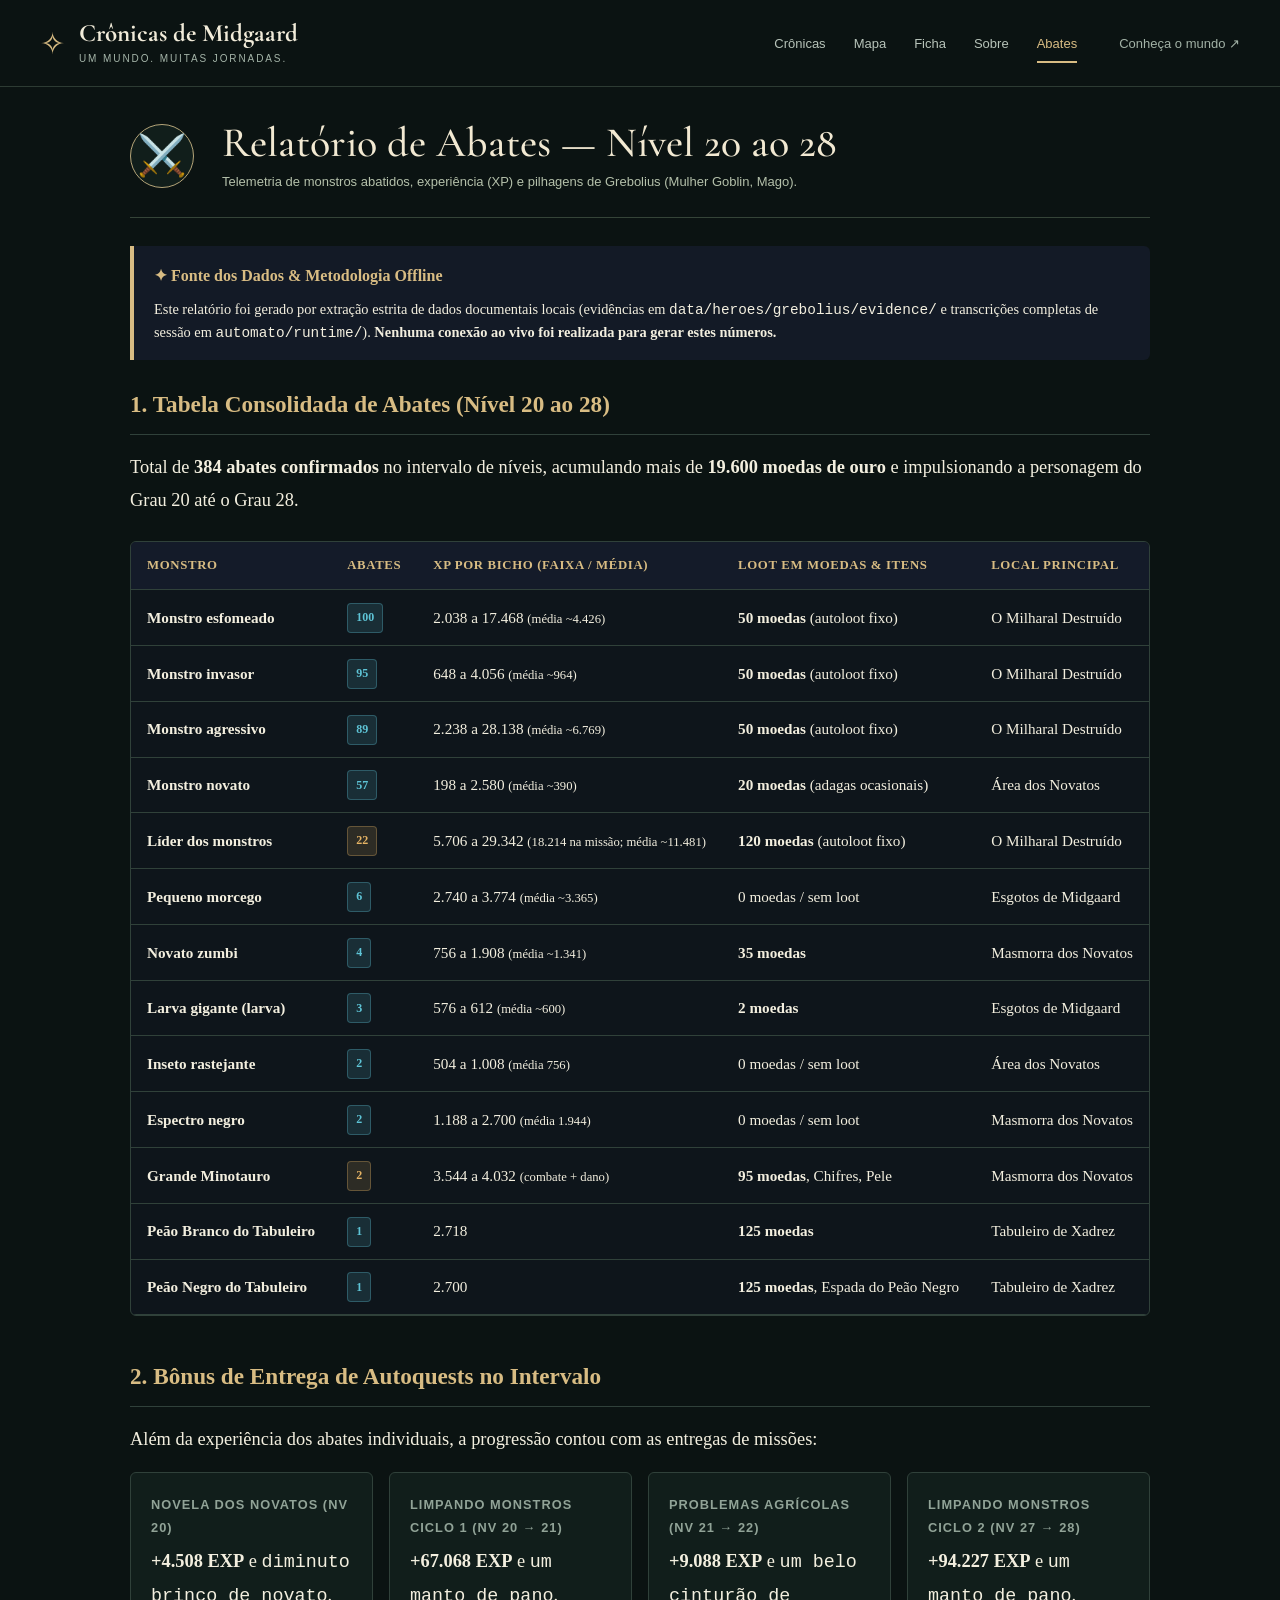
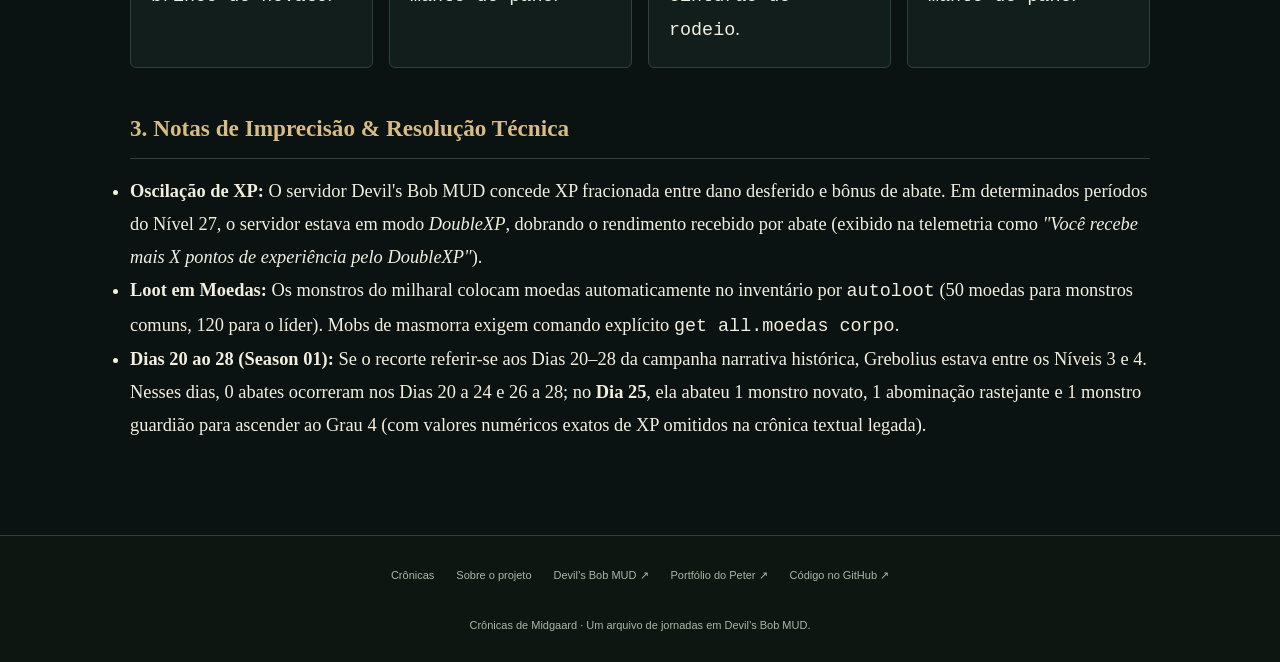
==== commit a9e2ac73: "feat: link para portfólio e repo na home, meta tags, JSON-LD, llms.txt, robots e sitemap Co-Authored" ====
--- a/abates.html
+++ b/abates.html
@@ -272,7 +272,7 @@
       <div class="footer-links">
         <a href="index.html">Crônicas</a>
         <a href="sobre.html">Sobre o projeto</a>
-        <a href="https://www.debomud.org" target="_blank" rel="noopener">Devil’s Bob MUD ↗</a>
+        <a href="https://www.debomud.org" target="_blank" rel="noopener">Devil’s Bob MUD ↗</a><a href="https://javaijafoi.vercel.app" rel="author">Portfólio do Peter ↗</a><a href="https://github.com/javaijafoi/antigravitus" rel="noopener">Código no GitHub ↗</a>
       </div>
       <p class="footer-copy">Crônicas de Midgaard · Um arquivo de jornadas em Devil’s Bob MUD.</p>
     </div>
--- a/css/style.css
+++ b/css/style.css
@@ -1694,26 +1694,6 @@
 }
 
 /* Camadas / Andares Bar */
-.map-layers-bar {
-  display: flex;
-  align-items: center;
-  flex-wrap: wrap;
-  gap: 0.85rem;
-  background: var(--bg-secondary);
-  border: 1px solid var(--border-color);
-  border-radius: var(--radius-sm);
-  padding: 0.65rem 1rem;
-  margin-bottom: 0.85rem;
-}
-
-.layers-label {
-  font-family: var(--font-serif);
-  font-size: 0.85rem;
-  color: var(--accent-gold);
-  font-weight: 700;
-  letter-spacing: 0.05em;
-  text-transform: uppercase;
-}
 
 .layers-tabs-wrap {
   display: flex;
@@ -1765,25 +1745,6 @@
 }
 
 /* Controls Toolbar */
-.map-toolbar {
-  display: flex;
-  flex-wrap: wrap;
-  align-items: center;
-  justify-content: space-between;
-  gap: 0.75rem;
-  background: var(--bg-secondary);
-  border: 1px solid var(--border-color);
-  border-radius: var(--radius-sm);
-  padding: 0.75rem 1rem;
-  margin-bottom: 1.25rem;
-}
-
-.map-toolbar-group {
-  display: flex;
-  align-items: center;
-  flex-wrap: wrap;
-  gap: 0.5rem;
-}
 
 .map-search-box {
   position: relative;
@@ -1816,22 +1777,6 @@
   pointer-events: none;
 }
 
-.map-select-filter {
-  background: var(--bg-primary);
-  border: 1px solid var(--border-color);
-  border-radius: var(--radius-sm);
-  padding: 0.45rem 0.65rem;
-  color: var(--text-primary);
-  font-family: var(--font-sans);
-  font-size: 0.85rem;
-  cursor: pointer;
-}
-
-.map-select-filter:focus {
-  outline: none;
-  border-color: var(--accent-gold);
-}
-
 .map-btn-tool {
   background: var(--bg-card);
   border: 1px solid var(--border-color);
@@ -1859,101 +1804,7 @@
   border-color: var(--accent-gold);
 }
 
-/* Viewport SVG */
-.map-canvas-wrap {
-  position: relative;
-  width: 100%;
-  height: 620px;
-  background: #07090e;
-  border: 1px solid var(--border-color);
-  border-radius: var(--radius-md);
-  overflow: hidden;
-  box-shadow: inset 0 0 40px rgba(0, 0, 0, 0.8);
-  user-select: none;
-}
-
-.map-canvas-wrap.is-dragging {
-  cursor: grabbing !important;
-}
-
-.map-canvas-wrap svg {
-  width: 100%;
-  height: 100%;
-  cursor: grab;
-}
-
-/* Map Elements in SVG */
-.map-edge-line {
-  stroke: rgba(212, 163, 89, 0.22);
-  stroke-width: 2.2;
-  stroke-linecap: round;
-  transition: stroke 0.2s ease;
-}
-
-.map-edge-line.highlight {
-  stroke: var(--accent-gold);
-  stroke-width: 3.5;
-  filter: drop-shadow(0 0 6px var(--accent-gold));
-}
-
-.map-room-node {
-  cursor: pointer;
-  transition: transform 0.2s ease, filter 0.2s ease;
-}
-
-.map-room-node:hover {
-  filter: drop-shadow(0 0 10px rgba(229, 179, 100, 0.6));
-}
-
-.map-node-bg {
-  fill: #121722;
-  stroke-width: 2;
-  transition: fill 0.2s ease, stroke 0.2s ease;
-}
-
-.map-node-bg.risk-safe {
-  stroke: #4ade80;
-}
-
-.map-node-bg.risk-low {
-  stroke: #5ec4d6;
-}
-
-.map-node-bg.risk-medium {
-  stroke: #fbbf24;
-}
-
-.map-node-bg.risk-danger {
-  stroke: #f87171;
-}
-
-.map-node-bg.risk-fatal {
-  stroke: #ef4444;
-  fill: #220808;
-}
-
-.map-node-bg.is-sanctuary {
-  stroke: #e5b364;
-  stroke-width: 3;
-}
-
-.map-node-bg.is-camp {
-  stroke: #a78bfa;
-  stroke-dasharray: 4 3;
-}
-
-.map-node-bg.is-current-location {
-  stroke: #5ec4d6;
-  stroke-width: 4;
-}
-
-.sanctuary-pulse-ring.current-location-ring { stroke: #5ec4d6; }
-.legend-dot.current-location { background: #5ec4d6; }
-.legend-dot.camp { background: #a78bfa; }
-.map-edge-line.is-one-way { stroke: #e5b364; stroke-dasharray: 7 4; }
-.map-room-role { color: var(--accent-cyan); font-size: 0.8rem; }
-.exit-pending { display: block; width: 100%; color: var(--text-muted); font-size: 0.85rem; padding: 0.5rem 0; }
-
+/* Load and document status */
 .load-status {
   margin: 1.25rem 0;
   padding: 1rem;
@@ -1973,53 +1824,6 @@
 .load-status[hidden] { display: none; }
 .audio-error { font-size: 0.85rem; color: var(--text-muted); }
 
-.map-label-bg {
-  fill: rgba(10, 13, 20, 0.92);
-  stroke: rgba(42, 52, 73, 0.7);
-  stroke-width: 1px;
-}
-
-.map-node-label {
-  fill: var(--text-primary);
-  font-family: var(--font-sans);
-  font-size: 10.5px;
-  font-weight: 600;
-  text-anchor: middle;
-  pointer-events: none;
-  letter-spacing: 0.02em;
-}
-
-.map-node-icon {
-  font-size: 18px;
-  text-anchor: middle;
-  dominant-baseline: central;
-  pointer-events: none;
-}
-
-.map-portal-badge {
-  cursor: pointer;
-  filter: drop-shadow(0 0 6px rgba(94, 196, 214, 0.5));
-  transition: transform 0.2s ease;
-}
-
-.map-portal-badge:hover {
-  transform: scale(1.15);
-}
-
-/* Pulsing Sanctuary Ring */
-@keyframes sanctuaryPulse {
-  0% { r: 24; opacity: 0.8; stroke-width: 2; }
-  50% { r: 36; opacity: 0.1; stroke-width: 4; }
-  100% { r: 24; opacity: 0.8; stroke-width: 2; }
-}
-
-.sanctuary-pulse-ring {
-  fill: none;
-  stroke: var(--accent-gold);
-  animation: sanctuaryPulse 2.4s infinite ease-in-out;
-  pointer-events: none;
-}
-
 /* Floating Zoom / Pan Controls */
 .map-floating-controls {
   position: absolute;
@@ -2052,277 +1856,6 @@
   background: var(--bg-card-hover);
   color: var(--accent-gold);
   border-color: var(--accent-gold);
-}
-
-/* Legend Box */
-.map-legend-box {
-  position: absolute;
-  left: 1rem;
-  bottom: 1rem;
-  background: rgba(10, 13, 20, 0.92);
-  border: 1px solid var(--border-color);
-  border-radius: var(--radius-sm);
-  padding: 0.6rem 0.85rem;
-  display: flex;
-  flex-wrap: wrap;
-  gap: 0.8rem;
-  font-family: var(--font-sans);
-  font-size: 0.78rem;
-  color: var(--text-secondary);
-  backdrop-filter: blur(8px);
-  box-shadow: 0 4px 16px rgba(0, 0, 0, 0.6);
-  z-index: 10;
-}
-
-.legend-item {
-  display: inline-flex;
-  align-items: center;
-  gap: 0.35rem;
-}
-
-.legend-dot {
-  width: 10px;
-  height: 10px;
-  border-radius: 50%;
-  display: inline-block;
-}
-
-.legend-dot.safe { background: #4ade80; }
-.legend-dot.low { background: #5ec4d6; }
-.legend-dot.medium { background: #fbbf24; }
-.legend-dot.danger { background: #f87171; }
-.legend-dot.sanctuary { background: #e5b364; box-shadow: 0 0 6px #e5b364; }
-
-/* Room Details Drawer / Inspector Card */
-.map-room-inspector {
-  margin-top: 1.25rem;
-  background: var(--bg-secondary);
-  border: 1px solid var(--border-highlight);
-  border-radius: var(--radius-md);
-  padding: 1.25rem 1.5rem;
-  box-shadow: 0 6px 24px rgba(0, 0, 0, 0.5);
-  display: none;
-  animation: fadeIn 0.25s ease;
-}
-
-.map-room-inspector.active {
-  display: block;
-}
-
-.inspector-header {
-  display: flex;
-  justify-content: space-between;
-  align-items: flex-start;
-  gap: 1rem;
-  border-bottom: 1px solid var(--border-color);
-  padding-bottom: 0.75rem;
-  margin-bottom: 0.85rem;
-}
-
-.inspector-title-row {
-  display: flex;
-  align-items: center;
-  gap: 0.6rem;
-}
-
-.inspector-title-row h3 {
-  font-family: var(--font-serif);
-  font-size: 1.35rem;
-  color: var(--accent-gold);
-}
-
-.inspector-badge {
-  font-family: var(--font-mono);
-  font-size: 0.75rem;
-  padding: 0.2rem 0.5rem;
-  border-radius: 4px;
-  text-transform: uppercase;
-  font-weight: 600;
-}
-
-.inspector-badge.safe { background: rgba(74, 222, 128, 0.15); color: #4ade80; border: 1px solid #4ade80; }
-.inspector-badge.low { background: rgba(94, 196, 214, 0.15); color: #5ec4d6; border: 1px solid #5ec4d6; }
-.inspector-badge.medium { background: rgba(251, 191, 36, 0.15); color: #fbbf24; border: 1px solid #fbbf24; }
-.inspector-badge.danger { background: rgba(248, 113, 113, 0.15); color: #f87171; border: 1px solid #f87171; }
-.inspector-badge.fatal { background: rgba(239, 68, 68, 0.2); color: #ef4444; border: 1px solid #ef4444; }
-
-.inspector-close-btn {
-  background: none;
-  border: none;
-  color: var(--text-muted);
-  font-size: 1.3rem;
-  cursor: pointer;
-  line-height: 1;
-}
-
-.inspector-close-btn:hover {
-  color: var(--accent-gold);
-}
-
-.inspector-body-grid {
-  display: grid;
-  grid-template-columns: 1fr 1fr;
-  gap: 1.25rem;
-}
-
-@media (max-width: 768px) {
-  .inspector-body-grid {
-    grid-template-columns: 1fr;
-  }
-}
-
-.inspector-exits-wrap {
-  display: flex;
-  flex-wrap: wrap;
-  gap: 0.4rem;
-  margin-top: 0.4rem;
-}
-
-.exit-btn {
-  background: var(--bg-card);
-  border: 1px solid var(--border-color);
-  color: var(--accent-gold);
-  border-radius: var(--radius-sm);
-  padding: 0.35rem 0.65rem;
-  font-family: var(--font-mono);
-  font-size: 0.85rem;
-  cursor: pointer;
-  display: inline-flex;
-  align-items: center;
-  gap: 0.35rem;
-  transition: var(--transition);
-}
-
-.exit-btn:hover {
-  background: rgba(229, 179, 100, 0.2);
-  border-color: var(--accent-gold);
-  transform: translateY(-2px);
-}
-
-.inspector-npcs-list {
-  display: flex;
-  flex-wrap: wrap;
-  gap: 0.4rem;
-  margin-top: 0.4rem;
-}
-
-.npc-pill {
-  background: rgba(94, 196, 214, 0.12);
-  border: 1px solid rgba(94, 196, 214, 0.3);
-  color: var(--accent-cyan);
-  padding: 0.25rem 0.55rem;
-  border-radius: 4px;
-  font-size: 0.82rem;
-  font-family: var(--font-sans);
-}
-
-.inspector-notes {
-  margin-top: 0.65rem;
-  font-family: var(--font-body);
-  font-size: 1.05rem;
-  color: var(--text-primary);
-  line-height: 1.6;
-}
-
-/* Table Alternative View */
-.map-table-container {
-  display: none;
-  width: 100%;
-}
-
-.map-table-container.active {
-  display: block;
-}
-
-.tactical-room-card {
-  background: var(--bg-secondary);
-  border: 1px solid var(--border-color);
-  border-radius: var(--radius-sm);
-  padding: 1rem 1.25rem;
-  margin-bottom: 0.75rem;
-  transition: var(--transition);
-}
-
-.tactical-room-card:hover {
-  border-color: var(--accent-gold);
-  background: var(--bg-card-hover);
-}
-
-.tactical-card-header {
-  display: flex;
-  justify-content: space-between;
-  align-items: center;
-  flex-wrap: wrap;
-  gap: 0.5rem;
-  margin-bottom: 0.5rem;
-}
-
-.tactical-card-title {
-  font-family: var(--font-serif);
-  font-size: 1.15rem;
-  color: var(--accent-gold);
-  display: flex;
-  align-items: center;
-  gap: 0.5rem;
-}
-
-.tactical-room-card.highlight-card {
-  border-color: var(--accent-gold) !important;
-  box-shadow: 0 0 18px rgba(229, 179, 100, 0.45);
-  background: rgba(229, 179, 100, 0.08);
-}
-
-/* Documental Layer Notice inside canvas */
-.map-layer-notice {
-  position: absolute;
-  top: 50%;
-  left: 50%;
-  transform: translate(-50%, -50%);
-  background: rgba(14, 18, 26, 0.95);
-  border: 1px solid var(--border-highlight);
-  border-radius: var(--radius-md);
-  padding: 2rem 2.25rem;
-  max-width: 520px;
-  width: 90%;
-  text-align: center;
-  box-shadow: 0 12px 40px rgba(0, 0, 0, 0.75);
-  backdrop-filter: blur(8px);
-  z-index: 15;
-}
-
-.map-layer-notice[hidden] {
-  display: none;
-}
-
-.map-layer-notice .notice-icon {
-  font-size: 2.5rem;
-  margin-bottom: 0.5rem;
-}
-
-.map-layer-notice h3 {
-  font-family: var(--font-serif);
-  font-size: 1.35rem;
-  color: var(--accent-gold);
-  margin-bottom: 0.65rem;
-}
-
-.map-layer-notice p {
-  color: var(--text-primary);
-  font-size: 0.92rem;
-  line-height: 1.55;
-  margin-bottom: 0.5rem;
-}
-
-.map-layer-notice .notice-sub {
-  color: var(--text-muted);
-  font-size: 0.82rem;
-  margin-bottom: 1.25rem;
-}
-
-.map-layer-notice .notice-actions {
-  display: flex;
-  justify-content: center;
-  gap: 0.75rem;
 }
 
 /* ============================================================
